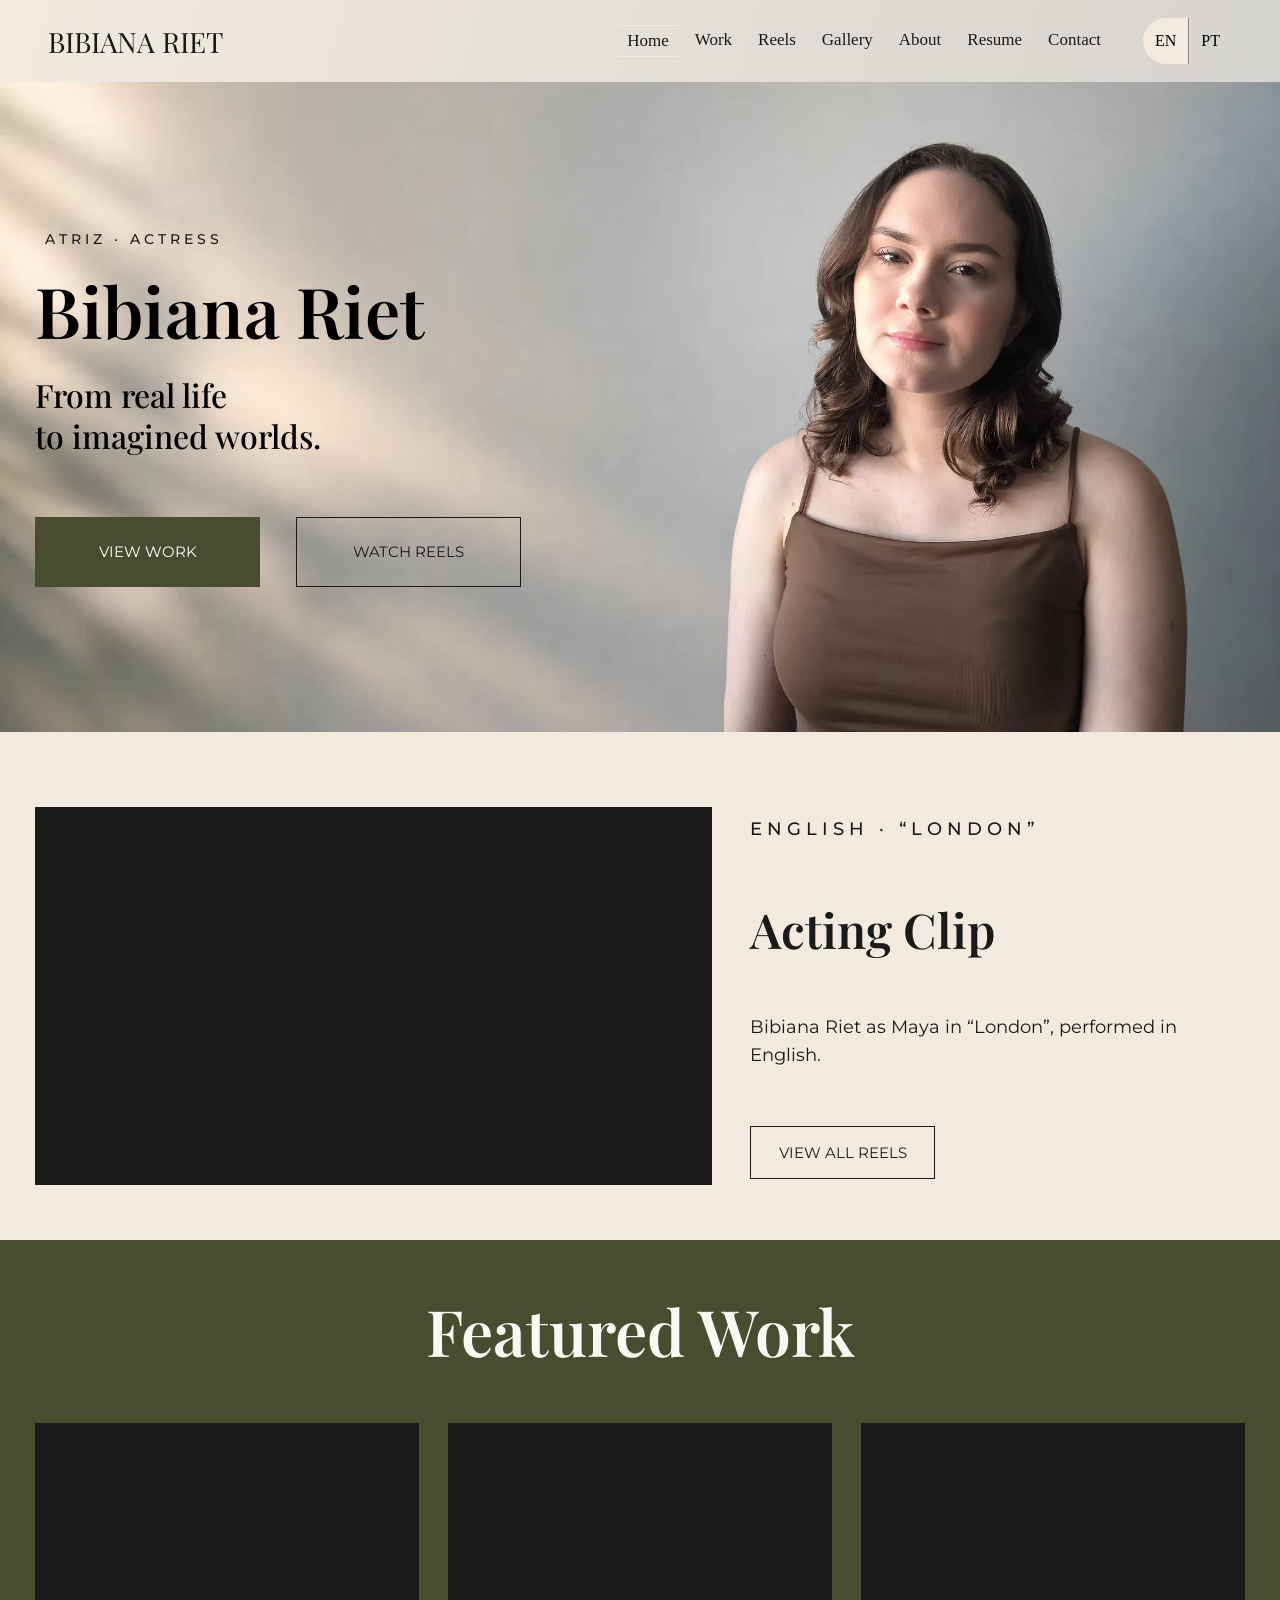
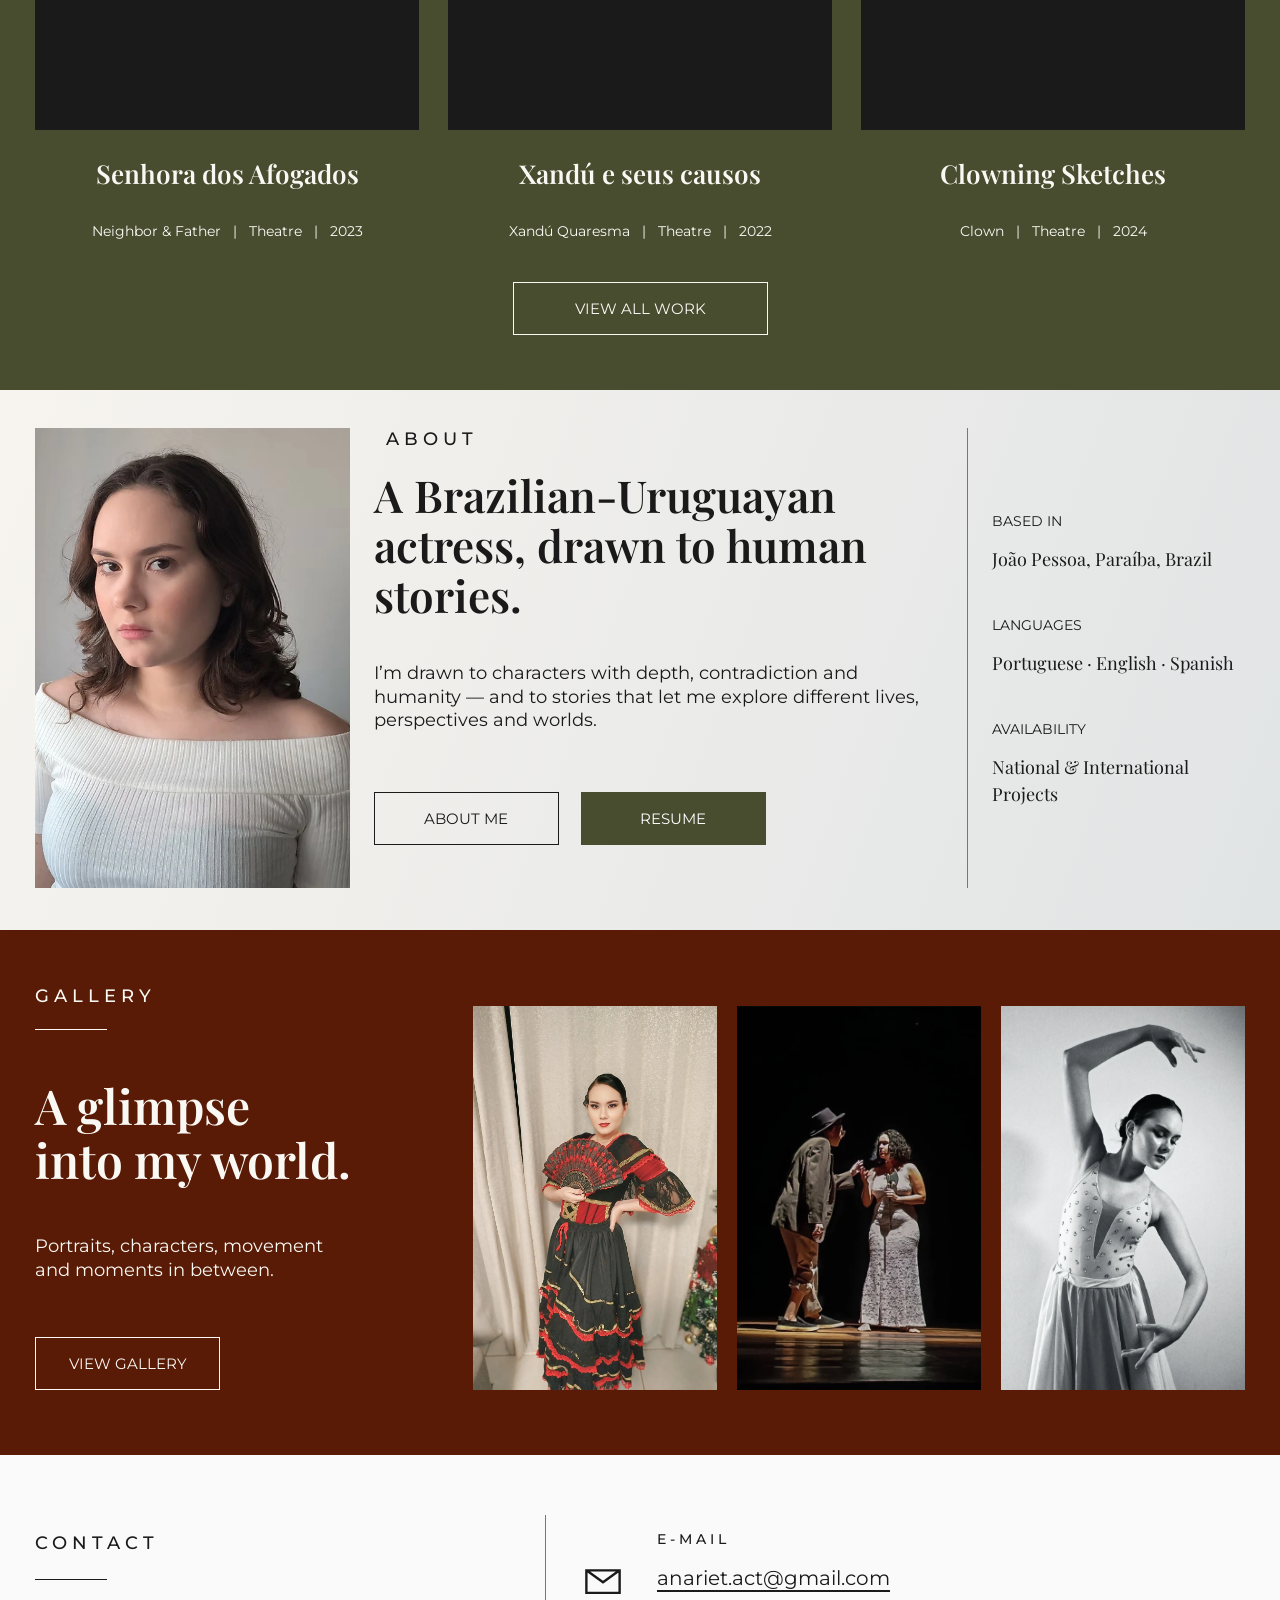
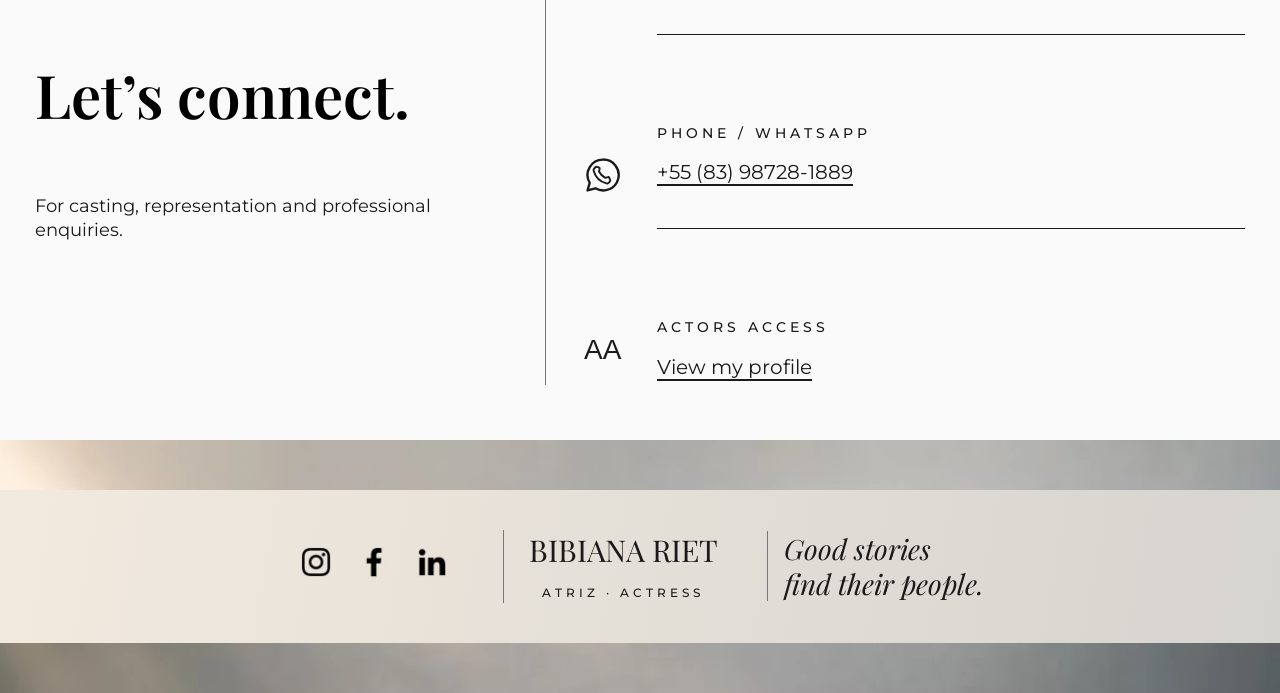
==== index.html @ 15c4c6c2 "Improve mobile loading, native video delivery and keyboard navigation" ====
<!doctype html><html lang="en"><head><meta charset="utf-8"><meta name="viewport" content="width=device-width,initial-scale=1"><title>Bibiana Riet | Brazilian–Uruguayan Actress</title><meta name="description" content="Official portfolio of Bibiana Riet, a Brazilian–Uruguayan actress performing in English, Portuguese and Spanish. Watch acting clips and explore her work."><link rel="preconnect" href="https://fonts.googleapis.com"><link rel="preconnect" href="https://fonts.gstatic.com" crossorigin><link rel="stylesheet" href="https://fonts.googleapis.com/css2?family=Montserrat:wght@400;500;600&amp;family=Playfair+Display:wght@400;500;600&amp;display=swap"><link rel="stylesheet" href="style.css?v=e2fa0d52a4"><script src="site.js?v=82fa931441" defer></script><link rel="stylesheet" href="home.css?v=0f72b04148"><script src="review-translations.js?v=023c834b66" defer></script><script src="home.js?v=1d4bb829df" defer></script><link rel="stylesheet" href="home-fixes.css?v=981d73e4d6"><link rel="stylesheet" href="scene-carousel.css?v=a96c5d69e5"><!-- sharing-preview --><link rel="canonical" href="https://bibianariet.com/"><meta property="og:type" content="website"><meta property="og:site_name" content="Bibiana Riet"><meta property="og:title" content="Bibiana Riet | Brazilian–Uruguayan Actress"><meta property="og:description" content="Official portfolio of Bibiana Riet, a Brazilian–Uruguayan actress performing in English, Portuguese and Spanish. Watch acting clips and explore her work."><meta property="og:url" content="https://bibianariet.com/"><meta property="og:image" content="https://bibianariet.com/bibiana-riet-share.jpg"><meta property="og:image:type" content="image/jpeg"><meta property="og:image:width" content="1200"><meta property="og:image:height" content="630"><meta property="og:image:alt" content="Bibiana Riet, actress — portrait beside her name on an ivory background."><meta property="og:locale" content="en_US"><meta name="twitter:card" content="summary_large_image"><meta name="twitter:title" content="Bibiana Riet | Brazilian–Uruguayan Actress"><meta name="twitter:description" content="Official portfolio of Bibiana Riet, a Brazilian–Uruguayan actress performing in English, Portuguese and Spanish. Watch acting clips and explore her work."><meta name="twitter:image" content="https://bibianariet.com/bibiana-riet-share.jpg"><meta name="twitter:image:alt" content="Bibiana Riet, actress — editorial portrait and name."><!-- /sharing-preview --><meta name="google-site-verification" content="DSsaeWHZdJ0ylrpg8O87FhoUlidGyMiJM_Qfn0poRlQ"><script src="performance.js?v=715e4272bd" defer></script></head><body class="home-page"><a class="skip" href="#main">Skip to content</a><header><a class="name" href="index.html">BIBIANA RIET</a><button id="menu" aria-expanded="false" aria-controls="nav">Menu</button><nav id="nav"><a aria-current="page" href="index.html">Home</a><a  href="work.html">Work</a><a  href="reels.html">Reels</a><a  href="gallery.html">Gallery</a><a  href="about.html">About</a><a  href="resume.html">Resume</a><a href="#contact">Contact</a></nav><div class="languages" aria-label="Site language"><button data-lang="en" aria-pressed="true">EN</button><button data-lang="pt" aria-pressed="false">PT</button></div></header><main id="main" tabindex="-1"><section class="hero"><div><p class="eyebrow">ATRIZ · ACTRESS</p><h1>Bibiana Riet</h1><h2>From real life<br>to imagined worlds.</h2><div class="actions"><a class="button primary" href="work.html">View work</a><a class="button " href="reels.html">Watch reels</a></div></div><img class="hero-photo" src="headshot-b.webp" alt="Bibiana Riet, actress" loading="eager" width="792" height="1108" decoding="async" fetchpriority="high"></section><section class="band reel-band"><div class="wrap"><div class="reel-split"><div class="video"><iframe data-video-src="https://www.youtube.com/embed/Pk-Y2ZGk_WU" title="Bibiana Riet — London — Maya (English)" loading="lazy" referrerpolicy="strict-origin-when-cross-origin" allow="accelerometer; autoplay; clipboard-write; encrypted-media; gyroscope; picture-in-picture; web-share" allowfullscreen></iframe><noscript><iframe src="https://www.youtube.com/embed/Pk-Y2ZGk_WU" title="Bibiana Riet — London — Maya (English)" loading="lazy" referrerpolicy="strict-origin-when-cross-origin" allow="accelerometer; autoplay; clipboard-write; encrypted-media; gyroscope; picture-in-picture; web-share" allowfullscreen></iframe></noscript></div><div><p class="eyebrow">ENGLISH · “London”</p><h2>Acting Clip</h2><p class="clip-description">Bibiana Riet as Maya in “London”, performed in English.</p><a class="button " href="reels.html#english-acting">View all reels</a></div></div></div></section><section class="band featured"><div class="wrap"><h2>Featured Work</h2><div class="grid"><article><div class="video"><iframe data-video-src="https://www.youtube.com/embed/ojP13_ikp0w" title="Senhora dos Afogados" loading="lazy" referrerpolicy="strict-origin-when-cross-origin" allow="accelerometer; autoplay; clipboard-write; encrypted-media; gyroscope; picture-in-picture; web-share" allowfullscreen></iframe><noscript><iframe src="https://www.youtube.com/embed/ojP13_ikp0w" title="Senhora dos Afogados" loading="lazy" referrerpolicy="strict-origin-when-cross-origin" allow="accelerometer; autoplay; clipboard-write; encrypted-media; gyroscope; picture-in-picture; web-share" allowfullscreen></iframe></noscript></div><h3>Senhora dos Afogados</h3><p><span>Neighbor & Father</span> &nbsp; | &nbsp; <span>Theatre</span> &nbsp; | &nbsp; 2023</p></article><article><div class="video"><iframe data-video-src="https://www.youtube.com/embed/khLJO8dBtQU" title="Xandú e seus causos" loading="lazy" referrerpolicy="strict-origin-when-cross-origin" allow="accelerometer; autoplay; clipboard-write; encrypted-media; gyroscope; picture-in-picture; web-share" allowfullscreen></iframe><noscript><iframe src="https://www.youtube.com/embed/khLJO8dBtQU" title="Xandú e seus causos" loading="lazy" referrerpolicy="strict-origin-when-cross-origin" allow="accelerometer; autoplay; clipboard-write; encrypted-media; gyroscope; picture-in-picture; web-share" allowfullscreen></iframe></noscript></div><h3>Xandú e seus causos</h3><p><span>Xandú Quaresma</span> &nbsp; | &nbsp; <span>Theatre</span> &nbsp; | &nbsp; 2022</p></article><article><div class="video"><iframe data-video-src="https://www.youtube.com/embed/bTfe6EsAEoQ" title="Clowning Sketches" loading="lazy" referrerpolicy="strict-origin-when-cross-origin" allow="accelerometer; autoplay; clipboard-write; encrypted-media; gyroscope; picture-in-picture; web-share" allowfullscreen></iframe><noscript><iframe src="https://www.youtube.com/embed/bTfe6EsAEoQ" title="Clowning Sketches" loading="lazy" referrerpolicy="strict-origin-when-cross-origin" allow="accelerometer; autoplay; clipboard-write; encrypted-media; gyroscope; picture-in-picture; web-share" allowfullscreen></iframe></noscript></div><h3>Clowning Sketches</h3><p><span>Clown</span> &nbsp; | &nbsp; <span>Theatre</span> &nbsp; | &nbsp; 2024</p></article></div><a class="button " href="work.html">View all work</a></div></section><section class="band about-band"><div class="wrap"><div class="home-about"><img class="" src="headshot-a.webp" alt="Bibiana Riet headshot" loading="lazy" width="528" height="736" decoding="async"><div><p class="eyebrow">ABOUT</p><h2>A Brazilian-Uruguayan actress, drawn to human stories.</h2><p>I’m drawn to characters with depth, contradiction and humanity — and to stories that let me explore different lives, perspectives and worlds.</p><div class="actions"><a class="button " href="about.html">About me</a><a class="button primary" href="resume.html">Resume</a></div></div><aside><dl><dt>Based in</dt><dd>João Pessoa, Paraíba, Brazil</dd><dt>Languages</dt><dd>Portuguese · English · Spanish</dd><dt>Availability</dt><dd>National & International Projects</dd></dl></aside></div></div></section><section class="band gallery-band"><div class="wrap"><div class="home-gallery"><div><p class="eyebrow">GALLERY</p><h2>A glimpse<br>into my world.</h2><p>Portraits, characters, movement<br>and moments in between.</p><a class="button " href="gallery.html">View gallery</a></div><div class="gallery-images"><img class="" src="2cdffe703b634ac099d4b40637215169.webp" alt="Spanish Dance — O Lago dos Cisnes" loading="lazy" width="1125" height="1500" decoding="async"><img class="" src="d028df20346e41cfaa79c6bdba4f44af.webp" alt="Senhora dos Afogados" loading="lazy" width="1500" height="846" decoding="async"><img class="" src="home-movement.webp" alt="Bibiana Riet — dance portrait" loading="lazy" width="675" height="1200" decoding="async"></div></div></div></section><section class="contact" id="contact"><div class="wrap home-contact"><div><p class="eyebrow">CONTACT</p><h2>Let’s connect.</h2><p>For casting, representation and professional enquiries.</p></div><div class="contact-details"><div class="contact-row"><svg viewBox="0 0 32 32" aria-hidden="true"><path d="M2 7h28v19H2zM2 7l14 10L30 7" fill="none" stroke="currentColor" stroke-width="2"/></svg><div><p class="eyebrow">E-MAIL</p><a href="mailto:anariet.act@gmail.com">anariet.act@gmail.com</a></div></div><div class="contact-row"><svg viewBox="0 0 32 32" aria-hidden="true" fill="none" stroke="currentColor" stroke-width="2" stroke-linecap="round" stroke-linejoin="round"><path d="M16 3a13 13 0 0 0-11.2 19.6L3 29l6.6-1.8A13 13 0 1 0 16 3Z"/><path d="M11.1 9.2c-.5-.2-1.1-.1-1.5.3l-1 1c-.5.5-.7 1.2-.5 1.9 1.5 5.2 5.5 9.2 10.7 10.7.7.2 1.4 0 1.9-.5l1-1c.4-.4.5-1 .3-1.5l-.7-1.7c-.2-.5-.8-.8-1.3-.6l-2.1.6a12.6 12.6 0 0 1-5.3-5.3l.6-2.1c.2-.5-.1-1.1-.6-1.3Z" stroke-width="1.6"/></svg><div><p class="eyebrow">PHONE / WHATSAPP</p><a href="https://wa.me/5583987281889">+55 (83) 98728-1889</a></div></div><div class="contact-row"><span class="aa">AA</span><div><p class="eyebrow">ACTORS ACCESS</p><a href="https://resumes.actorsaccess.com/bibianariet">View my profile</a></div></div></div></div></section></main><footer><div class="footer-social"><a href="https://instagram.com/bibianariet/" aria-label="Instagram"><img class="" src="instagram.webp" alt="Instagram" loading="lazy" width="78" height="78" decoding="async"></a><a href="https://facebook.com/profile.php?id=61594413833710" aria-label="Facebook"><img class="" src="facebook.webp" alt="Facebook" loading="lazy" width="78" height="78" decoding="async"></a><a href="https://linkedin.com/in/bibianariet" aria-label="LinkedIn"><img class="" src="linkedin.webp" alt="LinkedIn" loading="lazy" width="78" height="78" decoding="async"></a></div><div class="footer-name"><span class="name">BIBIANA RIET</span><p class="eyebrow">ATRIZ · ACTRESS</p></div><p class="footer-quote">Good stories<br>find their people.</p></footer></body></html>
---- style.css ----
:root{--ivory:#f2eadf;--ink:#1a1a1a;--green:#494d30}*{box-sizing:border-box}html{scroll-behavior:smooth}body{margin:0;background:var(--ivory);color:var(--ink);font:15px/1.8 Montserrat,Arial,sans-serif}a{color:inherit;text-underline-offset:5px}button{font:inherit;cursor:pointer}header{padding:25px 6%;display:flex;align-items:center;justify-content:space-between;gap:30px;border-bottom:1px solid #1a1a1a25}nav{display:flex;gap:24px;font-size:12px}nav a{text-decoration:none}nav a:hover,nav a[aria-current]{text-decoration:underline}.name{font:25px 'Playfair Display',Georgia,serif;text-decoration:none}h1,h2,h3{font-family:'Playfair Display',Georgia,serif;font-weight:400;line-height:1.2}h1{font-size:clamp(55px,6.4vw,100px);margin:20px 0 28px}h2{font-size:clamp(32px,3.3vw,50px);margin:0 0 30px}h3{font-size:26px;margin:20px 0 12px}.eyebrow{font-size:11px;font-weight:500;letter-spacing:2.5px;text-transform:uppercase;margin-bottom:20px}.hero{background:linear-gradient(90deg,#f2eadf88,#f2eadf22),url('atmosphere.webp') center/cover;display:grid;grid-template-columns:1.15fr 1fr;align-items:center;gap:5%;padding:65px 8%;min-height:720px}.hero h2{font-size:38px}.hero-photo{width:100%;height:590px;object-fit:contain}.location{font-size:11px;margin-top:35px}.wrap{max-width:1200px;margin:auto;padding:80px 35px}.wrap p{max-width:780px}.actions{display:flex;flex-wrap:wrap;gap:16px}.button{display:inline-block;padding:13px 26px;border:1px solid var(--green);text-decoration:none;font-size:11px;text-transform:uppercase;letter-spacing:1px;margin:15px 12px 0 0}.primary,.button:hover{background:var(--green);color:var(--ivory)}.grid{display:grid;grid-template-columns:repeat(3,1fr);gap:35px}.grid.two{grid-template-columns:repeat(2,1fr)}article img{width:100%;aspect-ratio:1.45;object-fit:cover}article p{font-size:12px}article .eyebrow{margin:18px 0 8px}article a{font-size:12px}.credit-mark{min-height:210px;display:flex;align-items:center;justify-content:center;border:1px solid #494d3040;font:italic 28px 'Playfair Display',serif;color:var(--green)}.video{aspect-ratio:16/9;background:#1a1a1a;margin:20px 0}.video iframe{width:100%;height:100%;border:0}.split{display:grid;grid-template-columns:0.8fr 1.2fr;gap:70px;align-items:start}.split>img{width:100%;max-height:650px;object-fit:cover}dl{margin:30px 0}dt{font-size:10px;letter-spacing:1.5px;text-transform:uppercase;margin-top:20px}dd{margin:0}.gallery{columns:3;column-gap:24px;margin-top:45px}.photo{background:none;border:0;padding:0;display:block;width:100%;margin-bottom:24px}.photo img{width:100%;display:block}.contact{background:var(--green);color:var(--ivory)}.contact-links{display:flex;flex-wrap:wrap;gap:24px;margin-top:30px}.contact-links a{font-size:13px}footer{padding:60px 8%;display:flex;justify-content:space-between;gap:30px}.social{display:flex;flex-direction:column;font-size:12px}.table-scroll{overflow:auto}table{width:100%;border-collapse:collapse;text-align:left}th{font-size:11px;text-transform:uppercase;letter-spacing:1px}td,th{padding:18px 12px;border-bottom:1px solid #494d3033}td{font-size:13px}.project-photo{width:100%;max-height:650px;object-fit:contain}dialog{border:0;background:var(--ivory);max-width:95vw;padding:20px}dialog::backdrop{background:#000b}dialog img{display:block;max-height:80vh;max-width:85vw}.close{display:block;margin-left:auto;background:none;border:0;padding:5px 0 15px}#menu{display:none}.skip{position:absolute;top:-70px;background:white;padding:10px;z-index:10}.skip:focus{top:0}:focus-visible{outline:3px solid #6c3d22;outline-offset:4px}@media(max-width:850px){header{flex-wrap:wrap;padding:20px 6%}#menu{display:block;background:none;border:1px solid var(--green);padding:6px 12px}nav{display:none;width:100%;flex-wrap:wrap;gap:18px}nav.open{display:flex}.hero{grid-template-columns:1fr;padding:45px 7%;min-height:0}.hero-photo{height:420px}.hero h2{font-size:30px}.wrap{padding:55px 7%}.grid{grid-template-columns:repeat(2,1fr)}.split{grid-template-columns:1fr;gap:30px}.split>img{max-width:400px}.gallery{columns:2}footer{flex-direction:column}.contact-links{flex-direction:column;gap:15px}}@media(max-width:500px){.grid,.grid.two{grid-template-columns:1fr}.gallery{columns:1}.hero-photo{height:370px}h1{font-size:58px}}@media(prefers-reduced-motion:reduce){html{scroll-behavior:auto}}
/* Full-width section divisions from the original portfolio. */
.band{border-top:1px solid #494d301c}
.featured{background:#f7f3ec}
.featured h2{text-align:center}
.featured>.wrap>.button{display:table;margin:35px auto 0}
.reel-band{background:linear-gradient(90deg,#f2eadfdd,#f2eadf99),url('atmosphere.webp') center/cover}
.reel-split{display:grid;grid-template-columns:1.35fr 1fr;align-items:center;gap:65px}
.about-band{background:#f7f3ec}
.about-band .split{grid-template-columns:0.85fr 1.15fr}
.about-band .split>img{max-height:700px}
.about-band dl{display:grid;grid-template-columns:1fr 1fr;gap:8px 22px}
.about-band dt{margin:8px 0 0}
.about-band dd{grid-column:2}
.gallery-band{background:#e7dfd3}
.gallery-teaser{display:grid;grid-template-columns:1fr 1.2fr 1fr;gap:35px;align-items:center}
.gallery-teaser img{width:100%;height:360px;object-fit:cover}
.gallery-teaser>div{text-align:center}
.contact{background:#f7f3ec;color:var(--ink);border-top:1px solid #494d3033}
.contact .wrap{display:grid;grid-template-columns:1fr 1fr;gap:0 70px}
.contact .eyebrow,.contact h2,.contact .wrap>p{grid-column:1}
.contact-links{grid-column:2;grid-row:1/5;flex-direction:column;justify-content:center}
.contact-links a{padding:12px 0;border-bottom:1px solid #494d3033}
footer{background:var(--green);color:var(--ivory)}
.project-hero{background:#e7dfd3}
.project-hero h1{font-size:clamp(40px,4.4vw,65px)}
.project-hero .split{grid-template-columns:1fr 1fr;align-items:center;margin-top:25px}
.project-hero .split>img{height:440px;object-fit:cover}
.project-about{background:#f7f3ec}
.project-performance{background:#e7dfd3}
.project-gallery{background:#f7f3ec}
@media(min-width:851px){.hero{min-height:650px;padding-top:35px;padding-bottom:35px}.hero-photo{height:580px}.hero h1{font-size:clamp(60px,6.3vw,100px)}}
@media(max-width:850px){.reel-split{grid-template-columns:1fr;gap:24px}.about-band .split{grid-template-columns:1fr}.gallery-teaser{grid-template-columns:1fr 1fr}.gallery-teaser>div{grid-column:1/-1;grid-row:2}.contact .wrap{display:block}.project-hero .split{grid-template-columns:1fr}.project-hero .split>img{height:auto}}
/* Phone compositions preserve the brand while giving photographs priority. */
@media(max-width:600px){
 body{font-size:14px;line-height:1.7}
 header{position:sticky;top:0;z-index:5;background:var(--ivory);padding:14px 20px;gap:12px}
 .name{font-size:22px}
 #menu{min-height:44px;min-width:66px;font-size:12px}
 nav.open{display:grid;grid-template-columns:1fr 1fr;gap:0;padding:8px 0 0;border-top:1px solid #494d3033}
 nav a{padding:12px 4px;min-height:44px;font-size:13px}
 .hero{display:flex;flex-direction:column;gap:0;padding:0 0 30px;background-position:center top}
 .hero-photo{order:-1;width:100%;height:clamp(230px,66vw,350px);object-fit:contain;object-position:center bottom;display:block}
 .hero>div{width:100%;padding:24px 24px 0}
 .hero .eyebrow{margin:0 0 10px;font-size:10px;letter-spacing:2px}
 h1{font-size:clamp(40px,11.5vw,62px);margin:0 0 15px;line-height:1.1}
 .hero h2{font-size:clamp(23px,6.7vw,32px);margin:0 0 20px;line-height:1.25}
 .actions{display:grid;grid-template-columns:1fr 1fr;gap:10px}
 .actions .button{margin:0;padding:13px 8px;text-align:center;min-height:46px;font-size:10px;letter-spacing:.6px}
 .location{margin:16px 0 0;font-size:10px;line-height:1.5}
 .wrap{padding:42px 24px}
 .wrap>.eyebrow:empty{display:none}
 h2{font-size:30px;margin-bottom:22px}
 h3{font-size:24px}
 .grid,.grid.two{grid-template-columns:1fr;gap:32px}
 article img{aspect-ratio:1.4;object-fit:cover}
 article>a{display:inline-flex;align-items:center;min-height:44px;font-size:13px}
 .split{gap:24px}
 .split>img{max-height:420px;object-position:center 25%}
 .gallery{columns:2;column-gap:12px;margin-top:28px}
 .photo{margin-bottom:12px;break-inside:avoid}
 .contact-links{gap:0}
 .contact-links a{padding:14px 0;min-height:48px;border-bottom:1px solid #494d3033;overflow-wrap:anywhere;font-size:12px}
 .gallery-teaser{gap:14px}.gallery-teaser img{height:235px}.gallery-teaser>div{padding:12px 0;text-align:left}
 .about-band dl{display:block}.about-band dd{margin-bottom:16px}
 .project-hero h1{font-size:40px}.project-hero .button{margin-top:0}.project-navigation .actions{display:flex}
 footer{padding:36px 24px;gap:18px}
 .social{flex-direction:row;flex-wrap:wrap;gap:8px 20px}
 .social a{padding:12px 0;min-height:44px}
 table,tbody,tr,td{display:block;width:100%}
 thead{display:none}
 tr{padding:18px 0;border-bottom:1px solid #494d3033}
 td{padding:3px 0;border:0}
 td:first-child{font-family:'Playfair Display',Georgia,serif;font-size:23px;margin-bottom:8px}
 td:nth-child(2)::before{content:'Role · ';font-size:11px;color:var(--green)}
 td:nth-child(3)::before{content:'Year · ';font-size:11px;color:var(--green)}
 dialog{padding:12px;max-width:100vw;width:100%;max-height:95dvh}
 dialog img{max-width:100%;max-height:82dvh;margin:auto;object-fit:contain}
 .close{min-height:44px;min-width:70px}
}

/* Keyboard visibility */
:focus-visible{outline:3px solid #faf8f3;outline-offset:3px;box-shadow:0 0 0 6px #494d30}
@media(prefers-reduced-motion:reduce){*,*::before,*::after{scroll-behavior:auto!important}}
---- home.css ----
.home-page{background:#eeeded;color:#1a1a1a}
.home-page header{height:82px;padding:0 48px;background:linear-gradient(105deg,#f2eadf,#d6d4cf);border:0;justify-content:flex-start;gap:clamp(45px,15vw,285px)}
.home-page header .name{font-size:28px;white-space:nowrap}.home-page nav{gap:28px;font:20px Georgia,serif}.home-page nav a{padding:5px 15px}.home-page nav a[aria-current]{text-decoration:none;border-block:1px solid #fff6}
.home-page .hero{min-height:650px;height:650px;padding:0 max(35px,calc((100% - 1230px)/2));grid-template-columns:560px 1fr;gap:150px;background:url('atmosphere.webp') center/cover;overflow:hidden}
.home-page .hero h1{font-size:84px;font-weight:600;margin:12px 0 22px;white-space:nowrap;color:#000}.home-page .hero h2{font-size:32px;font-weight:500;line-height:1.3;color:#000}.home-page .hero .eyebrow{font-size:14px;letter-spacing:4px;margin:0 0 15px 10px}.home-page .hero .actions{margin-top:60px;gap:36px;flex-wrap:nowrap}.home-page .hero .button{width:260px;height:70px;display:grid;place-items:center;padding:0;margin:0;font-size:15px;letter-spacing:0}.home-page .hero-photo{height:650px;width:500px;object-fit:contain;object-position:center bottom;align-self:end}
.home-page .band{border:0}.home-page .wrap{max-width:1290px;padding:55px 35px}.home-page h2{font-weight:600;font-size:60px;line-height:1.14}.home-page .button{font-size:15px;letter-spacing:0;min-width:185px;padding:12px 26px;margin-top:0;border-color:currentColor}.home-page .primary{border-color:var(--green);color:white}
.home-page .featured,.home-page .about-band{background:linear-gradient(110deg,#f7f4ef,#e1e4e5)}.home-page .featured h2{font-size:64px;margin-bottom:55px}.home-page .featured .grid{gap:29px}.home-page .featured .video{aspect-ratio:1.285;margin:0}.home-page .featured article{text-align:center}.home-page .featured article h3{font-size:26px;font-weight:600;margin:28px 0}.home-page .featured article p{font-size:18px;white-space:nowrap;margin:30px 0}.home-page .featured .button{min-width:255px;margin:8px auto 0}
.home-page .reel-band{background:#494d30;color:#faf8f3}.home-page .reel-band .wrap{padding-block:75px 55px}.home-page .reel-split{grid-template-columns:685fr 500fr;gap:38px}.home-page .reel-split .video{margin:0;aspect-ratio:1.83}.home-page .reel-split .eyebrow{font-size:18px;letter-spacing:5px;margin:0 0 62px}.home-page .reel-split h2{font-size:60px;margin-bottom:65px}.home-page .reel-split .button{color:#faf8f3;border-color:#faf8f3;margin:0}
.home-page .about-band .wrap{max-width:1410px;padding-block:38px 42px}.home-about{display:grid;grid-template-columns:330px minmax(0,1fr) 340px;gap:20px}.home-about>img{width:330px;height:460px;object-fit:cover}.home-about .eyebrow{font-size:18px;letter-spacing:5px;margin:0 0 18px 12px}.home-about h2{font-size:56px;margin:0 0 42px}.home-about p{font-size:18px;line-height:1.3}.home-about .actions{margin-top:60px;gap:22px}.home-about .actions .button{margin:0}.home-about aside{border-left:1px solid #777;padding-left:24px;display:flex;align-items:center}.home-about dl{display:block;margin:0}.home-about dt{font-size:14px;letter-spacing:0;margin:0 0 12px}.home-about dd{font:18px/1.5 'Playfair Display',Georgia,serif;margin:0 0 40px}.home-about dd:last-child{margin-bottom:0}
.home-page .gallery-band{background:#591b06;color:#faf8f3}.home-page .gallery-band .wrap{padding-block:55px 65px}.home-gallery{display:grid;grid-template-columns:410px 1fr;gap:38px;align-items:end}.home-gallery .eyebrow{font-size:18px;letter-spacing:5px;margin:0 0 48px}.home-gallery .eyebrow:after,.home-contact>div>.eyebrow:after{content:'';display:block;width:72px;height:1px;background:currentColor;margin-top:20px}.home-gallery h2{font-size:60px;margin:0 0 48px;white-space:nowrap}.home-gallery p{font-size:18px;line-height:1.3;margin-bottom:55px}.home-gallery .button{margin:0}.gallery-images{display:grid;grid-template-columns:repeat(3,1fr);gap:20px}.gallery-images img{width:100%;height:384px;object-fit:cover}
.home-page .contact{background:#fafafa;border:0}.home-page .contact .wrap{display:grid;grid-template-columns:510px 1fr;padding-block:60px 55px;gap:0}.home-contact>div>.eyebrow{font-size:18px;letter-spacing:5px;margin:12px 0 80px}.home-contact h2{font-size:60px;margin:0 0 65px;color:#000}.home-contact>div>p:last-child{font-size:18px;max-width:470px;line-height:1.35}.contact-details{border-left:1px solid #777;padding-left:38px}.contact-row{display:grid;grid-template-columns:45px 1fr;gap:28px;align-items:center;padding:12px 0 38px;margin-bottom:36px}.contact-row:not(:last-child)>div{border-bottom:1px solid;padding-bottom:38px}.contact-row:last-child{margin-bottom:0;padding-bottom:0}.contact-row svg{width:38px;height:38px}.contact-row .aa{font:28px Arial,sans-serif}.contact-row .eyebrow{font-size:14px;letter-spacing:4px;margin:0 0 8px}.contact-row a{font-size:20px}
.home-page footer{background:linear-gradient(100deg,#f2eadf,#d6d4cf);color:#1a1a1a;display:flex;justify-content:center;align-items:center;padding:40px 30px;gap:24px;border-block:50px solid transparent;border-image:url('atmosphere.webp') 50 stretch}.footer-social{display:flex;gap:20px;padding-right:28px}.footer-social img{width:38px;height:38px}.footer-name{border-left:1px solid #777;padding:0 25px;text-align:center}.footer-name .name{font-size:30px}.footer-name .eyebrow{font-size:12px;letter-spacing:4px;margin:12px 0 0}.footer-quote{border-left:1px solid #777;padding-left:16px;font:italic 28px/1.25 'Playfair Display',Georgia,serif;margin:0}
@media(min-width:851px) and (max-width:1500px){.home-page header{gap:45px}.home-page nav{gap:8px;font-size:17px}.home-page .hero{grid-template-columns:1fr 1fr;gap:55px}.home-page .hero h1{font-size:70px}.home-page .hero-photo{width:100%}.home-page .hero .button{width:225px}.home-about{grid-template-columns:26% 47% 23%;gap:2%}.home-about>img{width:100%}.home-about h2{font-size:44px}.home-gallery{grid-template-columns:34% 1fr;gap:28px}.home-gallery h2{font-size:48px}.home-page .featured article p{font-size:14px}.home-page .reel-split h2{font-size:48px}}
@media(max-width:850px){.home-page header{height:auto;min-height:70px;gap:12px;justify-content:space-between;padding:14px 20px}.home-page header .name{font-size:22px}.home-page nav{font:13px Montserrat,Arial,sans-serif}.home-page nav a{padding:12px 4px}.home-page .hero{height:auto;min-height:0;padding:0 0 30px;display:flex;gap:0}.home-page .hero-photo{height:clamp(230px,66vw,350px);width:100%;order:-1;object-fit:contain}.home-page .hero h1{font-size:clamp(40px,11.5vw,62px);margin:0 0 15px}.home-page .hero h2{font-size:clamp(23px,6.7vw,32px);margin-bottom:20px}.home-page .hero .eyebrow{font-size:10px;letter-spacing:2px;margin:0 0 10px}.home-page .hero .actions{margin:0;gap:10px;display:grid;grid-template-columns:1fr 1fr}.home-page .hero .button{width:auto;height:46px;font-size:10px}.home-page .wrap{padding:42px 24px}.home-page h2,.home-page .featured h2{font-size:32px}.home-page .featured h2{margin-bottom:28px}.home-page .featured .grid{grid-template-columns:1fr;gap:30px}.home-page .featured .video{aspect-ratio:16/9}.home-page .featured article h3{margin:15px 0;font-size:24px}.home-page .featured article p{font-size:12px;margin:12px 0;white-space:normal}.home-page .button{font-size:11px;min-width:0}.home-page .reel-band .wrap{padding:42px 24px}.home-page .reel-split{grid-template-columns:1fr;gap:24px}.home-page .reel-split .eyebrow{margin:0 0 18px;font-size:11px;letter-spacing:2.5px}.home-page .reel-split h2{font-size:32px;margin-bottom:28px}.home-page .about-band .wrap{padding:42px 24px}.home-about{grid-template-columns:1fr;gap:24px}.home-about>img{width:100%;height:auto;max-height:420px;object-fit:contain}.home-about h2{font-size:32px;margin-bottom:24px}.home-about .eyebrow{font-size:11px;margin-left:0;letter-spacing:2.5px}.home-about p{font-size:14px;line-height:1.7}.home-about .actions{margin-top:24px;gap:12px}.home-about aside{border-left:0;border-top:1px solid #7775;padding:24px 0 0}.home-about dd{font-size:16px;margin-bottom:24px}.home-about dt{font-size:11px}.home-page .gallery-band .wrap{padding:42px 24px}.home-gallery{grid-template-columns:1fr;gap:30px}.home-gallery .eyebrow{font-size:11px;margin-bottom:28px;letter-spacing:2.5px}.home-gallery h2{font-size:32px;margin-bottom:24px;white-space:normal}.home-gallery p{font-size:14px;margin-bottom:28px}.gallery-images{gap:10px}.gallery-images img{height:clamp(150px,46vw,260px)}.home-page .contact .wrap{grid-template-columns:1fr;padding:42px 24px}.home-contact>div>.eyebrow{font-size:11px;letter-spacing:2.5px;margin:0 0 36px}.home-contact h2{font-size:32px;margin-bottom:24px}.home-contact>div>p:last-child{font-size:14px}.contact-details{border-left:0;border-top:1px solid #7775;padding:24px 0 0;margin-top:24px}.contact-row{gap:16px;padding:12px 0;margin-bottom:12px;grid-template-columns:30px 1fr}.contact-row svg{width:28px;height:28px}.contact-row .eyebrow{font-size:10px;letter-spacing:2px}.contact-row a{font-size:14px;overflow-wrap:anywhere}.contact-row:not(:last-child)>div{padding-bottom:18px}.home-page footer{flex-direction:column;border:0;padding:32px 24px;gap:24px}.footer-social{padding:0}.footer-name{border:0;padding:0}.footer-name .name{font-size:26px}.footer-quote{border:0;padding:0;font-size:24px;text-align:center}}
.languages{display:flex;align-items:center;margin-left:-30px;font:16px Georgia,serif}.languages button{background:none;border:0;padding:14px 24px;font:inherit;min-height:46px}.languages button:first-child{border-right:1px solid #888}.languages button[aria-pressed=true]{background:#f2eadf;border-radius:25px 0 0 25px}
@media(min-width:851px){.home-page header{gap:clamp(30px,13vw,250px)}.home-page nav{flex-shrink:0}.languages{margin-left:-230px}}@media(min-width:851px) and (max-width:1500px){.home-page header{gap:30px}.languages{margin-left:0}.languages button{padding:12px}}
@media(max-width:850px){.languages{margin-left:0;order:3}.languages button{padding:8px 12px;font-size:12px}.home-page header{flex-wrap:wrap}.home-page nav{order:4}.home-page #menu{margin-left:auto}}
/* Keep language controls distinct from navigation and centre button labels. */
.home-page header{gap:0;justify-content:space-between}
.home-page nav{margin-left:auto}
.home-page .languages{margin-left:48px;flex-shrink:0}
.home-page .button{display:inline-flex;align-items:center;justify-content:center;text-align:center}
.home-page .featured>.wrap>.button{display:flex;width:255px}
@media(min-width:851px) and (max-width:1500px){.home-page .languages{margin-left:32px}.home-page nav{gap:6px}.home-page nav a{padding-inline:10px}}
@media(max-width:850px){.home-page header{gap:12px}.home-page nav{margin-left:0}.home-page .languages{margin-left:12px}.home-page .hero .button{display:flex}}
---- home-fixes.css ----
.home-page header{gap:0;justify-content:space-between}
.home-page nav{margin-left:auto}
.home-page .languages{margin-left:48px;flex-shrink:0}
.button{display:inline-flex;align-items:center;justify-content:center;text-align:center}
.home-page .button{display:inline-flex;align-items:center;justify-content:center;text-align:center}
.home-page .featured>.wrap>.button{display:flex;width:255px}
@media(min-width:851px) and (max-width:1500px){.home-page .languages{margin-left:32px}.home-page nav{gap:6px}.home-page nav a{padding-inline:10px}}
@media(max-width:850px){.home-page header{gap:12px}.home-page nav{margin-left:0}.home-page .languages{margin-left:12px}.home-page .hero .button{display:flex}}
.home-page .languages button[data-lang="en"][aria-pressed="true"]{border-radius:25px 0 0 25px}
.home-page .languages button[data-lang="pt"][aria-pressed="true"]{border-radius:0 25px 25px 0}
.home-gallery>div:first-child{min-width:0}.home-gallery h2{white-space:normal;overflow-wrap:normal;max-width:100%}
/* Review: bilingual content must fit within its columns. */
.home-gallery{grid-template-columns:minmax(0,410px) minmax(0,1fr)}
.home-page .hero h1{white-space:normal}
.home-page .home-about h2{overflow-wrap:normal}
@media(max-width:1100px) and (min-width:851px){.home-about{grid-template-columns:250px minmax(0,1fr)}.home-about>img{width:250px}.home-about aside{grid-column:1/-1;border-left:0;border-top:1px solid #7775;padding:24px 0 0}.home-about dl{display:grid;grid-template-columns:120px 1fr;gap:10px}.home-about dd{margin:0}.home-about h2{font-size:42px}}
@media(max-width:850px){.home-gallery{grid-template-columns:minmax(0,1fr)}.home-page .hero .actions .button{padding:10px 8px}.home-page .home-contact>div>p:last-child{max-width:100%}}
@media(max-width:380px){.home-page header .name{font-size:19px}.home-page header{gap:8px;padding-inline:16px}.home-page .languages{margin-left:4px}.home-page .languages button{padding-inline:10px}}
.home-page .reel-band h2{white-space:normal}
/* Alternate the Home sections after bringing the acting clip forward. */
.home-page .reel-band{background:#f2eadf;color:#1a1a1a}
.home-page .reel-band .button{color:#1a1a1a;border-color:#1a1a1a}
.home-page .reel-band .button:hover{background:#494d30;color:#faf8f3;border-color:#494d30}
.home-page .featured{background:#494d30;color:#faf8f3}
.home-page .featured .button{color:#faf8f3;border-color:#faf8f3}
.home-page .featured .button:hover{background:#f2eadf;color:#494d30;border-color:#f2eadf}
---- scene-carousel.css ----
.home-page .reel-band h2{margin-bottom:26px}
.home-page .reel-band .clip-description{font-size:18px;line-height:1.55;margin:0 0 30px;max-width:480px}
@media(max-width:850px){.home-page .reel-band .clip-description{font-size:16px;margin-bottom:24px}}
.home-page .reel-band .reel-split{align-items:stretch}
.home-page .reel-band .reel-split>div:last-child{display:flex;flex-direction:column;justify-content:space-between;align-items:flex-start;gap:24px;padding:6px 0}
.home-page .reel-band .reel-split>div:last-child>.eyebrow,
.home-page .reel-band .reel-split>div:last-child>h2,
.home-page .reel-band .reel-split>div:last-child>.clip-description,
.home-page .reel-band .reel-split>div:last-child>.button{margin:0}
.home-page .reel-band .reel-split>.video{align-self:center}
@media(max-width:850px){.home-page .reel-band .reel-split>div:last-child{justify-content:flex-start;gap:22px;padding:0}}
.scene-carousel.is-ready{display:grid;grid-template-columns:56px minmax(0,760px) 56px;justify-content:center;align-items:center;gap:22px}
.scene-carousel.is-ready .scene-grid{display:block;width:100%;max-width:none;margin:0;grid-column:2;grid-row:1}
.scene-carousel.is-ready article[hidden]{display:none!important}
.scene-carousel .scene-nav{width:52px;height:52px;padding:0;border:1px solid #494d3040;border-radius:50%;background:#1a1a1a90;color:#faf8f3;align-items:center;justify-content:center;display:flex}
.scene-carousel .scene-nav[hidden]{display:none}
.scene-nav svg{width:24px;height:24px;fill:none;stroke:currentColor;stroke-width:1.5}
.scene-prev svg{transform:rotate(180deg)}
.scene-nav:hover{background:#494d30}.scene-prev{grid-column:1;grid-row:1}.scene-next{grid-column:3;grid-row:1}
.scene-carousel .scene-position{grid-column:2;grid-row:2;text-align:center;font:12px Montserrat,Arial,sans-serif;letter-spacing:2px;margin:12px 0 0}
@media(max-width:850px){.scene-carousel.is-ready{grid-template-columns:1fr 1fr;gap:18px}.scene-carousel.is-ready .scene-grid{grid-column:1/-1;grid-row:1}.scene-prev{grid-column:1;grid-row:2;justify-self:end}.scene-next{grid-column:2;grid-row:2;justify-self:start}.scene-carousel .scene-position{grid-column:1/-1;grid-row:3;margin:0}.scene-carousel .scene-nav{width:46px;height:46px}}
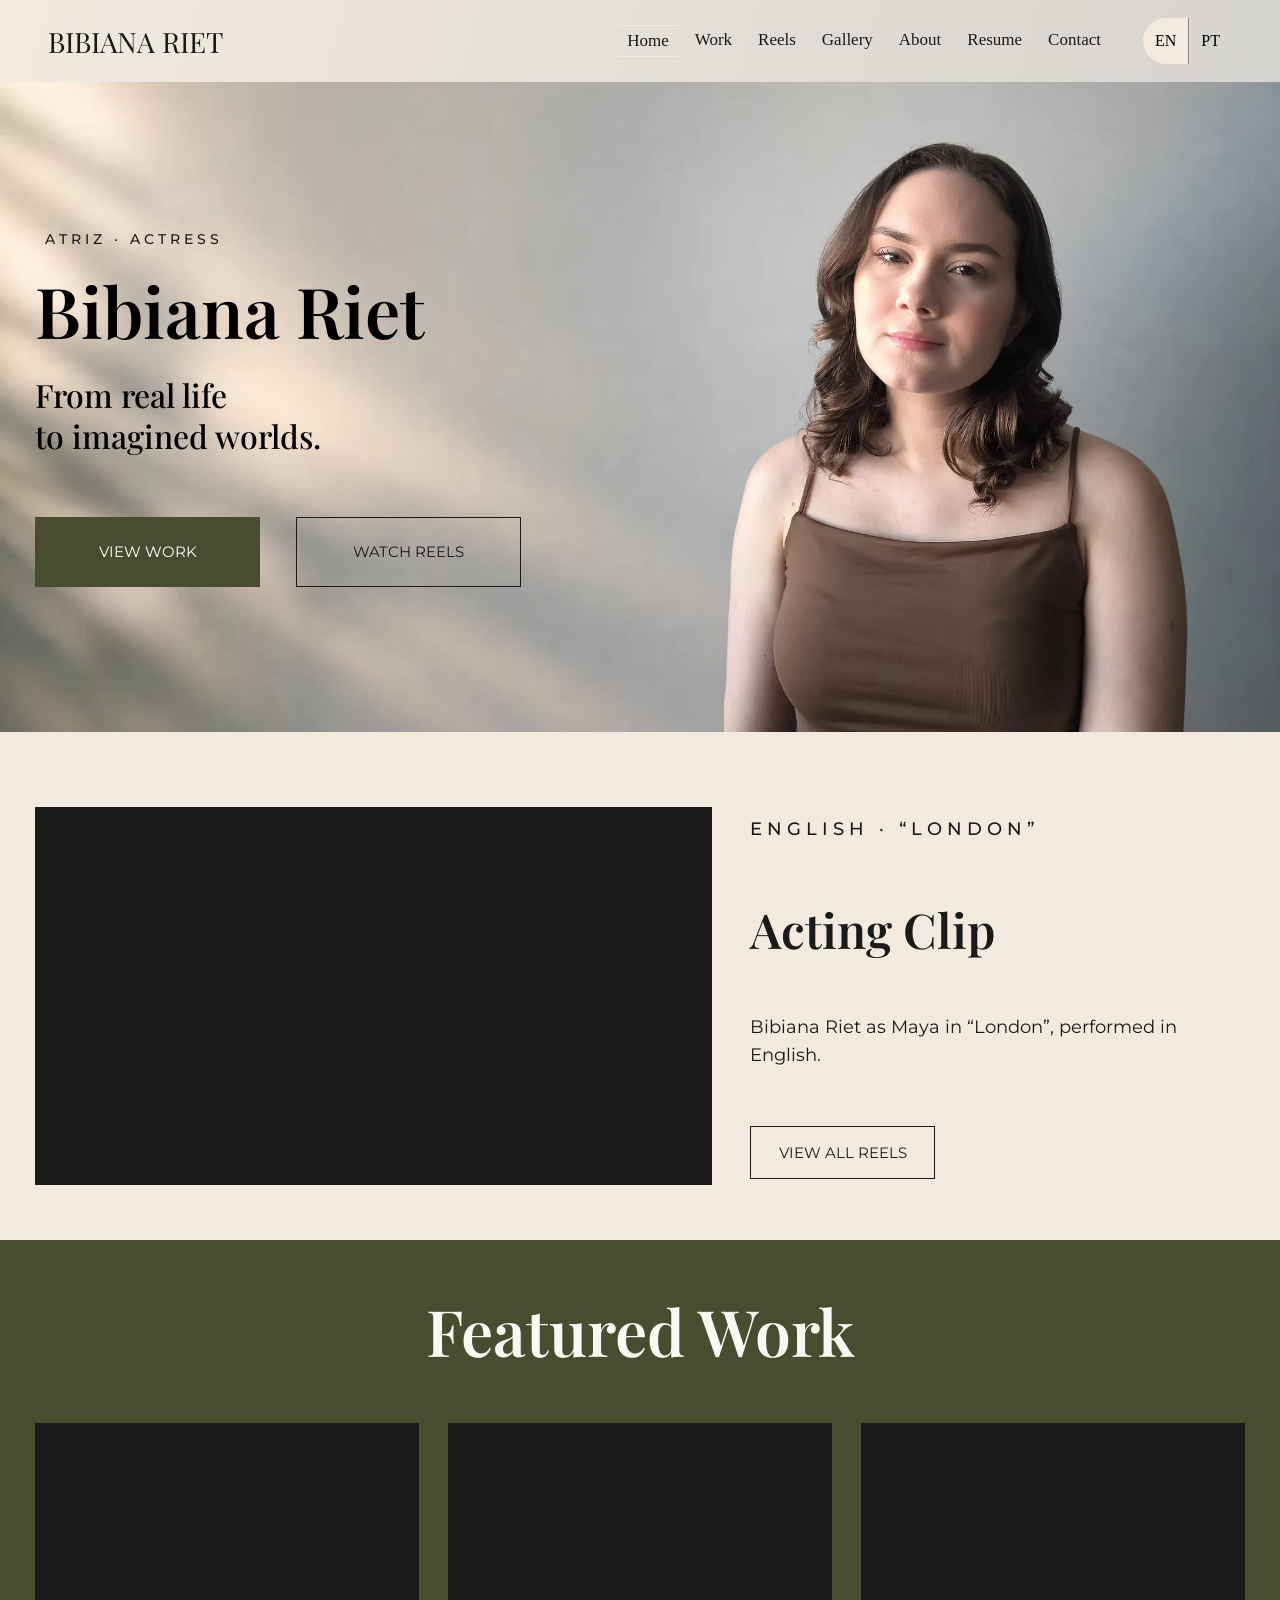
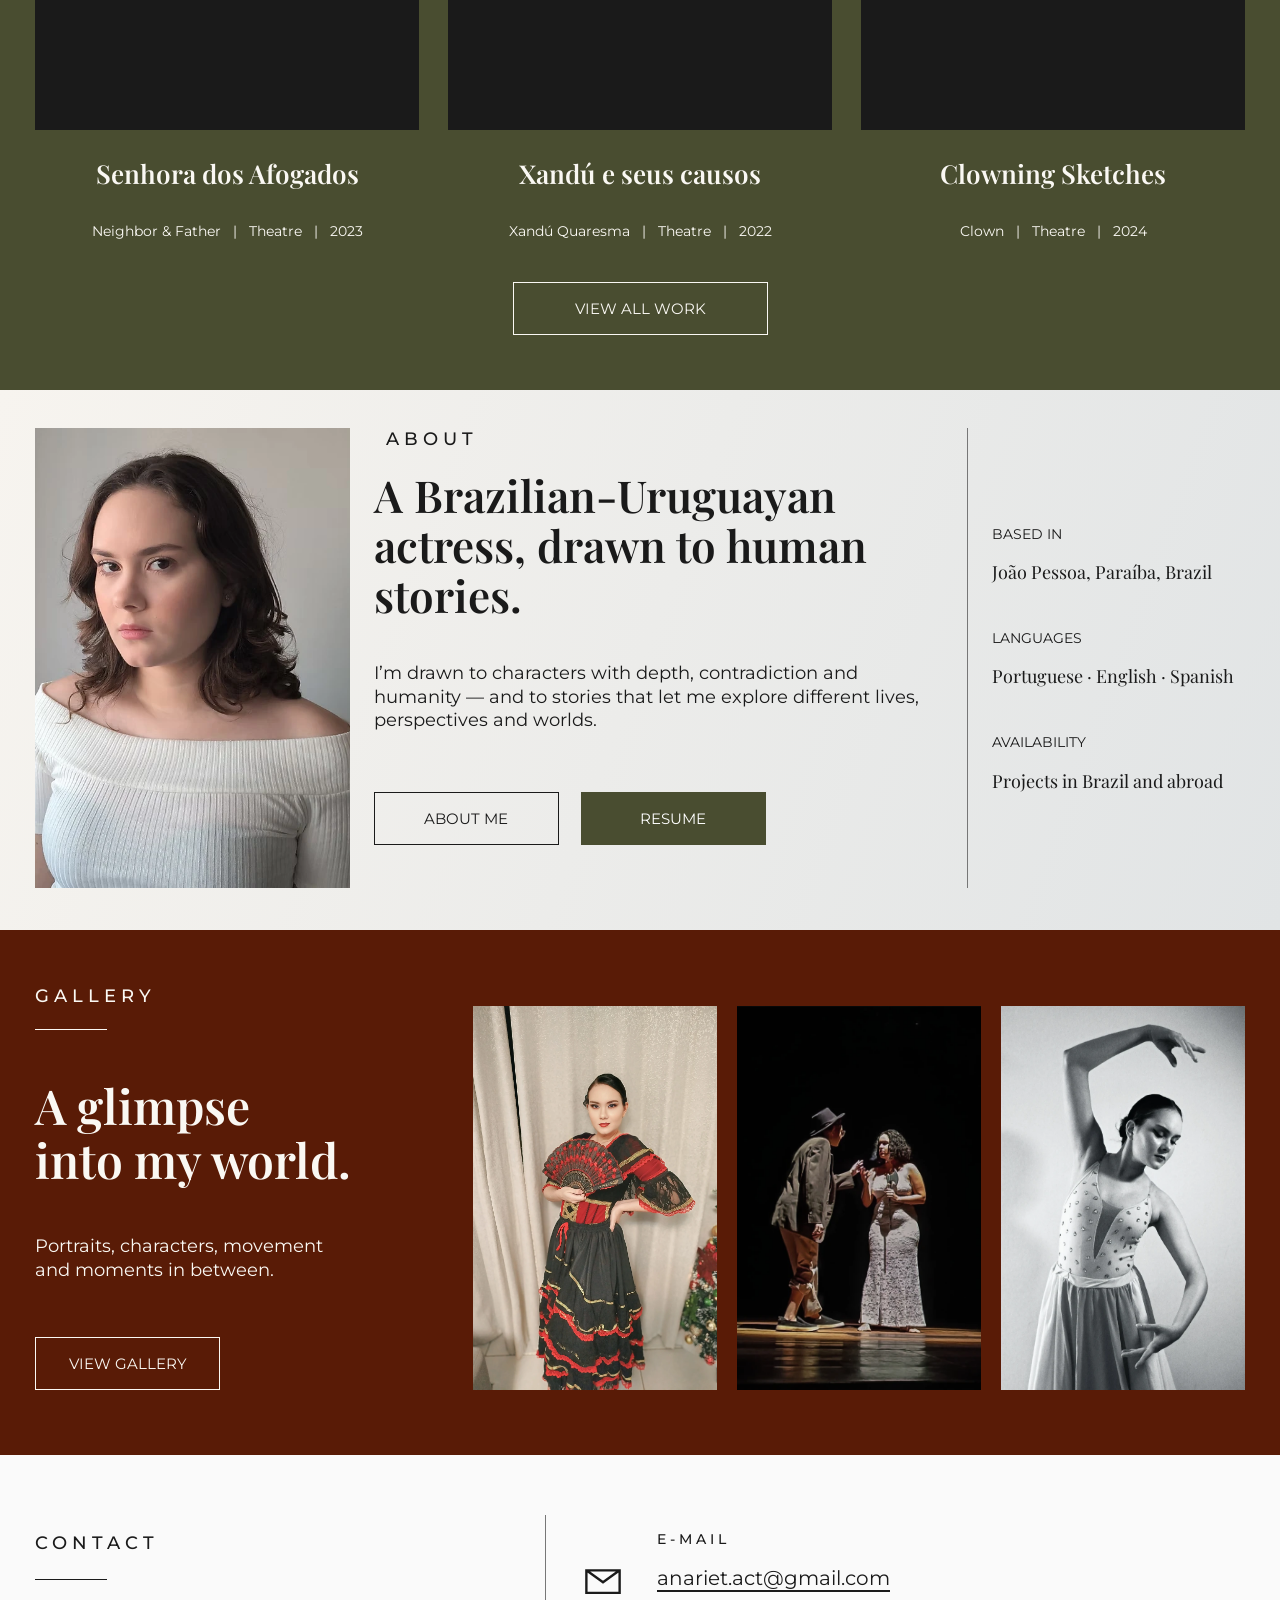
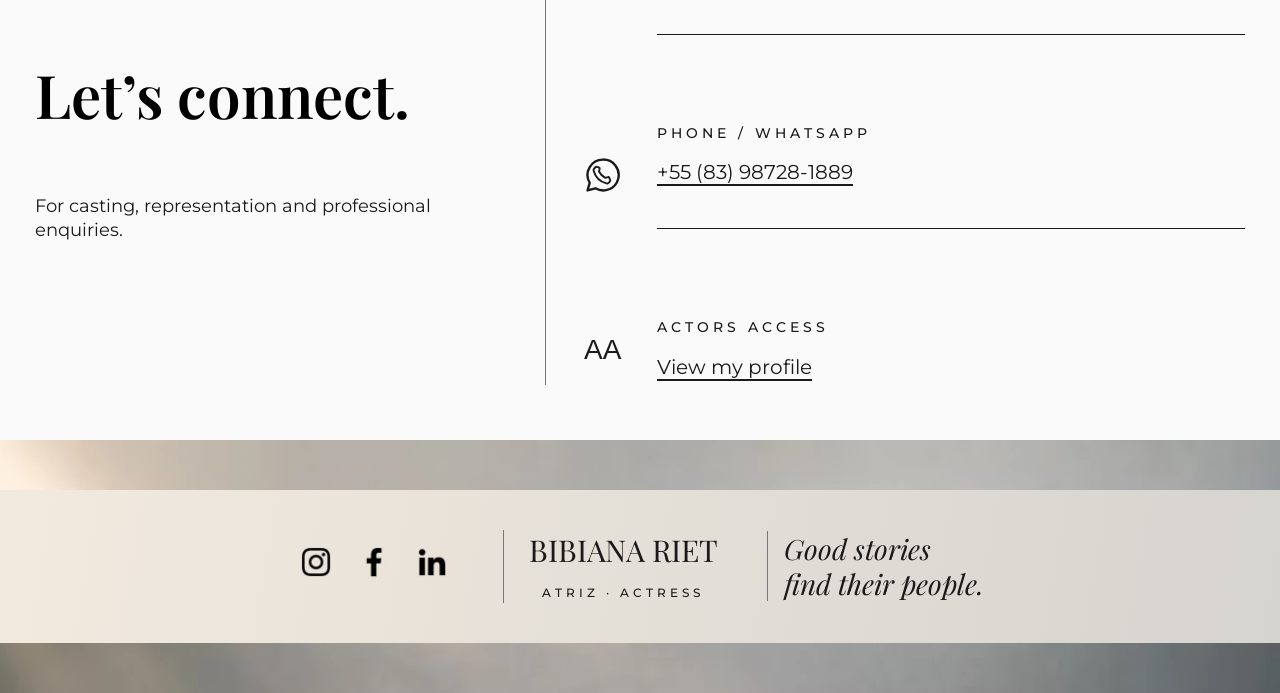
==== commit 085e457b: "Polish English biography, project descriptions and casting terminology" ====
--- a/index.html
+++ b/index.html
@@ -1,2 +1,2 @@
-<!doctype html><html lang="en"><head><meta charset="utf-8"><meta name="viewport" content="width=device-width,initial-scale=1"><title>Bibiana Riet | Brazilian–Uruguayan Actress</title><meta name="description" content="Official portfolio of Bibiana Riet, a Brazilian–Uruguayan actress performing in English, Portuguese and Spanish. Watch acting clips and explore her work."><link rel="preconnect" href="https://fonts.googleapis.com"><link rel="preconnect" href="https://fonts.gstatic.com" crossorigin><link rel="stylesheet" href="https://fonts.googleapis.com/css2?family=Montserrat:wght@400;500;600&amp;family=Playfair+Display:wght@400;500;600&amp;display=swap"><link rel="stylesheet" href="style.css?v=e2fa0d52a4"><script src="site.js?v=82fa931441" defer></script><link rel="stylesheet" href="home.css?v=0f72b04148"><script src="review-translations.js?v=023c834b66" defer></script><script src="home.js?v=1d4bb829df" defer></script><link rel="stylesheet" href="home-fixes.css?v=981d73e4d6"><link rel="stylesheet" href="scene-carousel.css?v=a96c5d69e5"><!-- sharing-preview --><link rel="canonical" href="https://bibianariet.com/"><meta property="og:type" content="website"><meta property="og:site_name" content="Bibiana Riet"><meta property="og:title" content="Bibiana Riet | Brazilian–Uruguayan Actress"><meta property="og:description" content="Official portfolio of Bibiana Riet, a Brazilian–Uruguayan actress performing in English, Portuguese and Spanish. Watch acting clips and explore her work."><meta property="og:url" content="https://bibianariet.com/"><meta property="og:image" content="https://bibianariet.com/bibiana-riet-share.jpg"><meta property="og:image:type" content="image/jpeg"><meta property="og:image:width" content="1200"><meta property="og:image:height" content="630"><meta property="og:image:alt" content="Bibiana Riet, actress — portrait beside her name on an ivory background."><meta property="og:locale" content="en_US"><meta name="twitter:card" content="summary_large_image"><meta name="twitter:title" content="Bibiana Riet | Brazilian–Uruguayan Actress"><meta name="twitter:description" content="Official portfolio of Bibiana Riet, a Brazilian–Uruguayan actress performing in English, Portuguese and Spanish. Watch acting clips and explore her work."><meta name="twitter:image" content="https://bibianariet.com/bibiana-riet-share.jpg"><meta name="twitter:image:alt" content="Bibiana Riet, actress — editorial portrait and name."><!-- /sharing-preview --><meta name="google-site-verification" content="DSsaeWHZdJ0ylrpg8O87FhoUlidGyMiJM_Qfn0poRlQ"><script src="performance.js?v=715e4272bd" defer></script></head><body class="home-page"><a class="skip" href="#main">Skip to content</a><header><a class="name" href="index.html">BIBIANA RIET</a><button id="menu" aria-expanded="false" aria-controls="nav">Menu</button><nav id="nav"><a aria-current="page" href="index.html">Home</a><a  href="work.html">Work</a><a  href="reels.html">Reels</a><a  href="gallery.html">Gallery</a><a  href="about.html">About</a><a  href="resume.html">Resume</a><a href="#contact">Contact</a></nav><div class="languages" aria-label="Site language"><button data-lang="en" aria-pressed="true">EN</button><button data-lang="pt" aria-pressed="false">PT</button></div></header><main id="main" tabindex="-1"><section class="hero"><div><p class="eyebrow">ATRIZ · ACTRESS</p><h1>Bibiana Riet</h1><h2>From real life<br>to imagined worlds.</h2><div class="actions"><a class="button primary" href="work.html">View work</a><a class="button " href="reels.html">Watch reels</a></div></div><img class="hero-photo" src="headshot-b.webp" alt="Bibiana Riet, actress" loading="eager" width="792" height="1108" decoding="async" fetchpriority="high"></section><section class="band reel-band"><div class="wrap"><div class="reel-split"><div class="video"><iframe data-video-src="https://www.youtube.com/embed/Pk-Y2ZGk_WU" title="Bibiana Riet — London — Maya (English)" loading="lazy" referrerpolicy="strict-origin-when-cross-origin" allow="accelerometer; autoplay; clipboard-write; encrypted-media; gyroscope; picture-in-picture; web-share" allowfullscreen></iframe><noscript><iframe src="https://www.youtube.com/embed/Pk-Y2ZGk_WU" title="Bibiana Riet — London — Maya (English)" loading="lazy" referrerpolicy="strict-origin-when-cross-origin" allow="accelerometer; autoplay; clipboard-write; encrypted-media; gyroscope; picture-in-picture; web-share" allowfullscreen></iframe></noscript></div><div><p class="eyebrow">ENGLISH · “London”</p><h2>Acting Clip</h2><p class="clip-description">Bibiana Riet as Maya in “London”, performed in English.</p><a class="button " href="reels.html#english-acting">View all reels</a></div></div></div></section><section class="band featured"><div class="wrap"><h2>Featured Work</h2><div class="grid"><article><div class="video"><iframe data-video-src="https://www.youtube.com/embed/ojP13_ikp0w" title="Senhora dos Afogados" loading="lazy" referrerpolicy="strict-origin-when-cross-origin" allow="accelerometer; autoplay; clipboard-write; encrypted-media; gyroscope; picture-in-picture; web-share" allowfullscreen></iframe><noscript><iframe src="https://www.youtube.com/embed/ojP13_ikp0w" title="Senhora dos Afogados" loading="lazy" referrerpolicy="strict-origin-when-cross-origin" allow="accelerometer; autoplay; clipboard-write; encrypted-media; gyroscope; picture-in-picture; web-share" allowfullscreen></iframe></noscript></div><h3>Senhora dos Afogados</h3><p><span>Neighbor & Father</span> &nbsp; | &nbsp; <span>Theatre</span> &nbsp; | &nbsp; 2023</p></article><article><div class="video"><iframe data-video-src="https://www.youtube.com/embed/khLJO8dBtQU" title="Xandú e seus causos" loading="lazy" referrerpolicy="strict-origin-when-cross-origin" allow="accelerometer; autoplay; clipboard-write; encrypted-media; gyroscope; picture-in-picture; web-share" allowfullscreen></iframe><noscript><iframe src="https://www.youtube.com/embed/khLJO8dBtQU" title="Xandú e seus causos" loading="lazy" referrerpolicy="strict-origin-when-cross-origin" allow="accelerometer; autoplay; clipboard-write; encrypted-media; gyroscope; picture-in-picture; web-share" allowfullscreen></iframe></noscript></div><h3>Xandú e seus causos</h3><p><span>Xandú Quaresma</span> &nbsp; | &nbsp; <span>Theatre</span> &nbsp; | &nbsp; 2022</p></article><article><div class="video"><iframe data-video-src="https://www.youtube.com/embed/bTfe6EsAEoQ" title="Clowning Sketches" loading="lazy" referrerpolicy="strict-origin-when-cross-origin" allow="accelerometer; autoplay; clipboard-write; encrypted-media; gyroscope; picture-in-picture; web-share" allowfullscreen></iframe><noscript><iframe src="https://www.youtube.com/embed/bTfe6EsAEoQ" title="Clowning Sketches" loading="lazy" referrerpolicy="strict-origin-when-cross-origin" allow="accelerometer; autoplay; clipboard-write; encrypted-media; gyroscope; picture-in-picture; web-share" allowfullscreen></iframe></noscript></div><h3>Clowning Sketches</h3><p><span>Clown</span> &nbsp; | &nbsp; <span>Theatre</span> &nbsp; | &nbsp; 2024</p></article></div><a class="button " href="work.html">View all work</a></div></section><section class="band about-band"><div class="wrap"><div class="home-about"><img class="" src="headshot-a.webp" alt="Bibiana Riet headshot" loading="lazy" width="528" height="736" decoding="async"><div><p class="eyebrow">ABOUT</p><h2>A Brazilian-Uruguayan actress, drawn to human stories.</h2><p>I’m drawn to characters with depth, contradiction and humanity — and to stories that let me explore different lives, perspectives and worlds.</p><div class="actions"><a class="button " href="about.html">About me</a><a class="button primary" href="resume.html">Resume</a></div></div><aside><dl><dt>Based in</dt><dd>João Pessoa, Paraíba, Brazil</dd><dt>Languages</dt><dd>Portuguese · English · Spanish</dd><dt>Availability</dt><dd>National & International Projects</dd></dl></aside></div></div></section><section class="band gallery-band"><div class="wrap"><div class="home-gallery"><div><p class="eyebrow">GALLERY</p><h2>A glimpse<br>into my world.</h2><p>Portraits, characters, movement<br>and moments in between.</p><a class="button " href="gallery.html">View gallery</a></div><div class="gallery-images"><img class="" src="2cdffe703b634ac099d4b40637215169.webp" alt="Spanish Dance — O Lago dos Cisnes" loading="lazy" width="1125" height="1500" decoding="async"><img class="" src="d028df20346e41cfaa79c6bdba4f44af.webp" alt="Senhora dos Afogados" loading="lazy" width="1500" height="846" decoding="async"><img class="" src="home-movement.webp" alt="Bibiana Riet — dance portrait" loading="lazy" width="675" height="1200" decoding="async"></div></div></div></section><section class="contact" id="contact"><div class="wrap home-contact"><div><p class="eyebrow">CONTACT</p><h2>Let’s connect.</h2><p>For casting, representation and professional enquiries.</p></div><div class="contact-details"><div class="contact-row"><svg viewBox="0 0 32 32" aria-hidden="true"><path d="M2 7h28v19H2zM2 7l14 10L30 7" fill="none" stroke="currentColor" stroke-width="2"/></svg><div><p class="eyebrow">E-MAIL</p><a href="mailto:anariet.act@gmail.com">anariet.act@gmail.com</a></div></div><div class="contact-row"><svg viewBox="0 0 32 32" aria-hidden="true" fill="none" stroke="currentColor" stroke-width="2" stroke-linecap="round" stroke-linejoin="round"><path d="M16 3a13 13 0 0 0-11.2 19.6L3 29l6.6-1.8A13 13 0 1 0 16 3Z"/><path d="M11.1 9.2c-.5-.2-1.1-.1-1.5.3l-1 1c-.5.5-.7 1.2-.5 1.9 1.5 5.2 5.5 9.2 10.7 10.7.7.2 1.4 0 1.9-.5l1-1c.4-.4.5-1 .3-1.5l-.7-1.7c-.2-.5-.8-.8-1.3-.6l-2.1.6a12.6 12.6 0 0 1-5.3-5.3l.6-2.1c.2-.5-.1-1.1-.6-1.3Z" stroke-width="1.6"/></svg><div><p class="eyebrow">PHONE / WHATSAPP</p><a href="https://wa.me/5583987281889">+55 (83) 98728-1889</a></div></div><div class="contact-row"><span class="aa">AA</span><div><p class="eyebrow">ACTORS ACCESS</p><a href="https://resumes.actorsaccess.com/bibianariet">View my profile</a></div></div></div></div></section></main><footer><div class="footer-social"><a href="https://instagram.com/bibianariet/" aria-label="Instagram"><img class="" src="instagram.webp" alt="Instagram" loading="lazy" width="78" height="78" decoding="async"></a><a href="https://facebook.com/profile.php?id=61594413833710" aria-label="Facebook"><img class="" src="facebook.webp" alt="Facebook" loading="lazy" width="78" height="78" decoding="async"></a><a href="https://linkedin.com/in/bibianariet" aria-label="LinkedIn"><img class="" src="linkedin.webp" alt="LinkedIn" loading="lazy" width="78" height="78" decoding="async"></a></div><div class="footer-name"><span class="name">BIBIANA RIET</span><p class="eyebrow">ATRIZ · ACTRESS</p></div><p class="footer-quote">Good stories<br>find their people.</p></footer></body></html>
+<!doctype html><html lang="en"><head><meta charset="utf-8"><meta name="viewport" content="width=device-width,initial-scale=1"><title>Bibiana Riet | Brazilian–Uruguayan Actress</title><meta name="description" content="Official portfolio of Bibiana Riet, a Brazilian–Uruguayan actress performing in English, Portuguese and Spanish. Watch acting clips and explore her work."><link rel="preconnect" href="https://fonts.googleapis.com"><link rel="preconnect" href="https://fonts.gstatic.com" crossorigin><link rel="stylesheet" href="https://fonts.googleapis.com/css2?family=Montserrat:wght@400;500;600&amp;family=Playfair+Display:wght@400;500;600&amp;display=swap"><link rel="stylesheet" href="style.css?v=e2fa0d52a4"><script src="site.js?v=82fa931441" defer></script><link rel="stylesheet" href="home.css?v=0f72b04148"><script src="review-translations.js?v=f9277d6ccd" defer></script><script src="home.js?v=367d5119b6" defer></script><link rel="stylesheet" href="home-fixes.css?v=981d73e4d6"><link rel="stylesheet" href="scene-carousel.css?v=a96c5d69e5"><!-- sharing-preview --><link rel="canonical" href="https://bibianariet.com/"><meta property="og:type" content="website"><meta property="og:site_name" content="Bibiana Riet"><meta property="og:title" content="Bibiana Riet | Brazilian–Uruguayan Actress"><meta property="og:description" content="Official portfolio of Bibiana Riet, a Brazilian–Uruguayan actress performing in English, Portuguese and Spanish. Watch acting clips and explore her work."><meta property="og:url" content="https://bibianariet.com/"><meta property="og:image" content="https://bibianariet.com/bibiana-riet-share.jpg"><meta property="og:image:type" content="image/jpeg"><meta property="og:image:width" content="1200"><meta property="og:image:height" content="630"><meta property="og:image:alt" content="Bibiana Riet, actress — portrait beside her name on an ivory background."><meta property="og:locale" content="en_US"><meta name="twitter:card" content="summary_large_image"><meta name="twitter:title" content="Bibiana Riet | Brazilian–Uruguayan Actress"><meta name="twitter:description" content="Official portfolio of Bibiana Riet, a Brazilian–Uruguayan actress performing in English, Portuguese and Spanish. Watch acting clips and explore her work."><meta name="twitter:image" content="https://bibianariet.com/bibiana-riet-share.jpg"><meta name="twitter:image:alt" content="Bibiana Riet, actress — editorial portrait and name."><!-- /sharing-preview --><meta name="google-site-verification" content="DSsaeWHZdJ0ylrpg8O87FhoUlidGyMiJM_Qfn0poRlQ"><script src="performance.js?v=715e4272bd" defer></script><noscript><style>iframe[data-video-src]{display:none}</style></noscript></head><body class="home-page"><a class="skip" href="#main">Skip to content</a><header><a class="name" href="index.html">BIBIANA RIET</a><button id="menu" aria-expanded="false" aria-controls="nav">Menu</button><nav id="nav"><a aria-current="page" href="index.html">Home</a><a  href="work.html">Work</a><a  href="reels.html">Reels</a><a  href="gallery.html">Gallery</a><a  href="about.html">About</a><a  href="resume.html">Resume</a><a href="#contact">Contact</a></nav><div class="languages" aria-label="Site language"><button data-lang="en" aria-pressed="true">EN</button><button data-lang="pt" aria-pressed="false">PT</button></div></header><main id="main" tabindex="-1"><section class="hero"><div><p class="eyebrow">ATRIZ · ACTRESS</p><h1>Bibiana Riet</h1><h2>From real life<br>to imagined worlds.</h2><div class="actions"><a class="button primary" href="work.html">View work</a><a class="button " href="reels.html">Watch reels</a></div></div><img class="hero-photo" src="headshot-b.webp" alt="Bibiana Riet, actress" loading="eager" width="792" height="1108" decoding="async" fetchpriority="high"></section><section class="band reel-band"><div class="wrap"><div class="reel-split"><div class="video"><iframe data-video-src="https://www.youtube.com/embed/Pk-Y2ZGk_WU" title="Bibiana Riet — London — Maya (English)" loading="lazy" referrerpolicy="strict-origin-when-cross-origin" allow="accelerometer; autoplay; clipboard-write; encrypted-media; gyroscope; picture-in-picture; web-share" allowfullscreen></iframe><noscript><iframe src="https://www.youtube.com/embed/Pk-Y2ZGk_WU" title="Bibiana Riet — London — Maya (English)" loading="lazy" referrerpolicy="strict-origin-when-cross-origin" allow="accelerometer; autoplay; clipboard-write; encrypted-media; gyroscope; picture-in-picture; web-share" allowfullscreen></iframe></noscript></div><div><p class="eyebrow">ENGLISH · “London”</p><h2>Acting Clip</h2><p class="clip-description">Bibiana Riet as Maya in “London”, performed in English.</p><a class="button " href="reels.html#english-acting">View all reels</a></div></div></div></section><section class="band featured"><div class="wrap"><h2>Featured Work</h2><div class="grid"><article><div class="video"><iframe data-video-src="https://www.youtube.com/embed/ojP13_ikp0w" title="Senhora dos Afogados" loading="lazy" referrerpolicy="strict-origin-when-cross-origin" allow="accelerometer; autoplay; clipboard-write; encrypted-media; gyroscope; picture-in-picture; web-share" allowfullscreen></iframe><noscript><iframe src="https://www.youtube.com/embed/ojP13_ikp0w" title="Senhora dos Afogados" loading="lazy" referrerpolicy="strict-origin-when-cross-origin" allow="accelerometer; autoplay; clipboard-write; encrypted-media; gyroscope; picture-in-picture; web-share" allowfullscreen></iframe></noscript></div><h3>Senhora dos Afogados</h3><p><span>Neighbor & Father</span> &nbsp; | &nbsp; <span>Theatre</span> &nbsp; | &nbsp; 2023</p></article><article><div class="video"><iframe data-video-src="https://www.youtube.com/embed/khLJO8dBtQU" title="Xandú e seus causos" loading="lazy" referrerpolicy="strict-origin-when-cross-origin" allow="accelerometer; autoplay; clipboard-write; encrypted-media; gyroscope; picture-in-picture; web-share" allowfullscreen></iframe><noscript><iframe src="https://www.youtube.com/embed/khLJO8dBtQU" title="Xandú e seus causos" loading="lazy" referrerpolicy="strict-origin-when-cross-origin" allow="accelerometer; autoplay; clipboard-write; encrypted-media; gyroscope; picture-in-picture; web-share" allowfullscreen></iframe></noscript></div><h3>Xandú e seus causos</h3><p><span>Xandú Quaresma</span> &nbsp; | &nbsp; <span>Theatre</span> &nbsp; | &nbsp; 2022</p></article><article><div class="video"><iframe data-video-src="https://www.youtube.com/embed/bTfe6EsAEoQ" title="Clowning Sketches" loading="lazy" referrerpolicy="strict-origin-when-cross-origin" allow="accelerometer; autoplay; clipboard-write; encrypted-media; gyroscope; picture-in-picture; web-share" allowfullscreen></iframe><noscript><iframe src="https://www.youtube.com/embed/bTfe6EsAEoQ" title="Clowning Sketches" loading="lazy" referrerpolicy="strict-origin-when-cross-origin" allow="accelerometer; autoplay; clipboard-write; encrypted-media; gyroscope; picture-in-picture; web-share" allowfullscreen></iframe></noscript></div><h3>Clowning Sketches</h3><p><span>Clown</span> &nbsp; | &nbsp; <span>Theatre</span> &nbsp; | &nbsp; 2024</p></article></div><a class="button " href="work.html">View all work</a></div></section><section class="band about-band"><div class="wrap"><div class="home-about"><img class="" src="headshot-a.webp" alt="Bibiana Riet headshot" loading="lazy" width="528" height="736" decoding="async"><div><p class="eyebrow">ABOUT</p><h2>A Brazilian-Uruguayan actress, drawn to human stories.</h2><p>I’m drawn to characters with depth, contradiction and humanity — and to stories that let me explore different lives, perspectives and worlds.</p><div class="actions"><a class="button " href="about.html">About me</a><a class="button primary" href="resume.html">Resume</a></div></div><aside><dl><dt>Based in</dt><dd>João Pessoa, Paraíba, Brazil</dd><dt>Languages</dt><dd>Portuguese · English · Spanish</dd><dt>Availability</dt><dd>Projects in Brazil and abroad</dd></dl></aside></div></div></section><section class="band gallery-band"><div class="wrap"><div class="home-gallery"><div><p class="eyebrow">GALLERY</p><h2>A glimpse<br>into my world.</h2><p>Portraits, characters, movement<br>and moments in between.</p><a class="button " href="gallery.html">View gallery</a></div><div class="gallery-images"><img class="" src="2cdffe703b634ac099d4b40637215169.webp" alt="Spanish Dance — O Lago dos Cisnes" loading="lazy" width="1125" height="1500" decoding="async"><img class="" src="d028df20346e41cfaa79c6bdba4f44af.webp" alt="Senhora dos Afogados" loading="lazy" width="1500" height="846" decoding="async"><img class="" src="home-movement.webp" alt="Bibiana Riet — dance portrait" loading="lazy" width="675" height="1200" decoding="async"></div></div></div></section><section class="contact" id="contact"><div class="wrap home-contact"><div><p class="eyebrow">CONTACT</p><h2>Let’s connect.</h2><p>For casting, representation and professional enquiries.</p></div><div class="contact-details"><div class="contact-row"><svg viewBox="0 0 32 32" aria-hidden="true"><path d="M2 7h28v19H2zM2 7l14 10L30 7" fill="none" stroke="currentColor" stroke-width="2"/></svg><div><p class="eyebrow">E-MAIL</p><a href="mailto:anariet.act@gmail.com">anariet.act@gmail.com</a></div></div><div class="contact-row"><svg viewBox="0 0 32 32" aria-hidden="true" fill="none" stroke="currentColor" stroke-width="2" stroke-linecap="round" stroke-linejoin="round"><path d="M16 3a13 13 0 0 0-11.2 19.6L3 29l6.6-1.8A13 13 0 1 0 16 3Z"/><path d="M11.1 9.2c-.5-.2-1.1-.1-1.5.3l-1 1c-.5.5-.7 1.2-.5 1.9 1.5 5.2 5.5 9.2 10.7 10.7.7.2 1.4 0 1.9-.5l1-1c.4-.4.5-1 .3-1.5l-.7-1.7c-.2-.5-.8-.8-1.3-.6l-2.1.6a12.6 12.6 0 0 1-5.3-5.3l.6-2.1c.2-.5-.1-1.1-.6-1.3Z" stroke-width="1.6"/></svg><div><p class="eyebrow">PHONE / WHATSAPP</p><a href="https://wa.me/5583987281889">+55 (83) 98728-1889</a></div></div><div class="contact-row"><span class="aa">AA</span><div><p class="eyebrow">ACTORS ACCESS</p><a href="https://resumes.actorsaccess.com/bibianariet">View my profile</a></div></div></div></div></section></main><footer><div class="footer-social"><a href="https://instagram.com/bibianariet/" aria-label="Instagram"><img class="" src="instagram.webp" alt="Instagram" loading="lazy" width="78" height="78" decoding="async"></a><a href="https://facebook.com/profile.php?id=61594413833710" aria-label="Facebook"><img class="" src="facebook.webp" alt="Facebook" loading="lazy" width="78" height="78" decoding="async"></a><a href="https://linkedin.com/in/bibianariet" aria-label="LinkedIn"><img class="" src="linkedin.webp" alt="LinkedIn" loading="lazy" width="78" height="78" decoding="async"></a></div><div class="footer-name"><span class="name">BIBIANA RIET</span><p class="eyebrow">ATRIZ · ACTRESS</p></div><p class="footer-quote">Good stories<br>find their people.</p></footer></body></html>
 
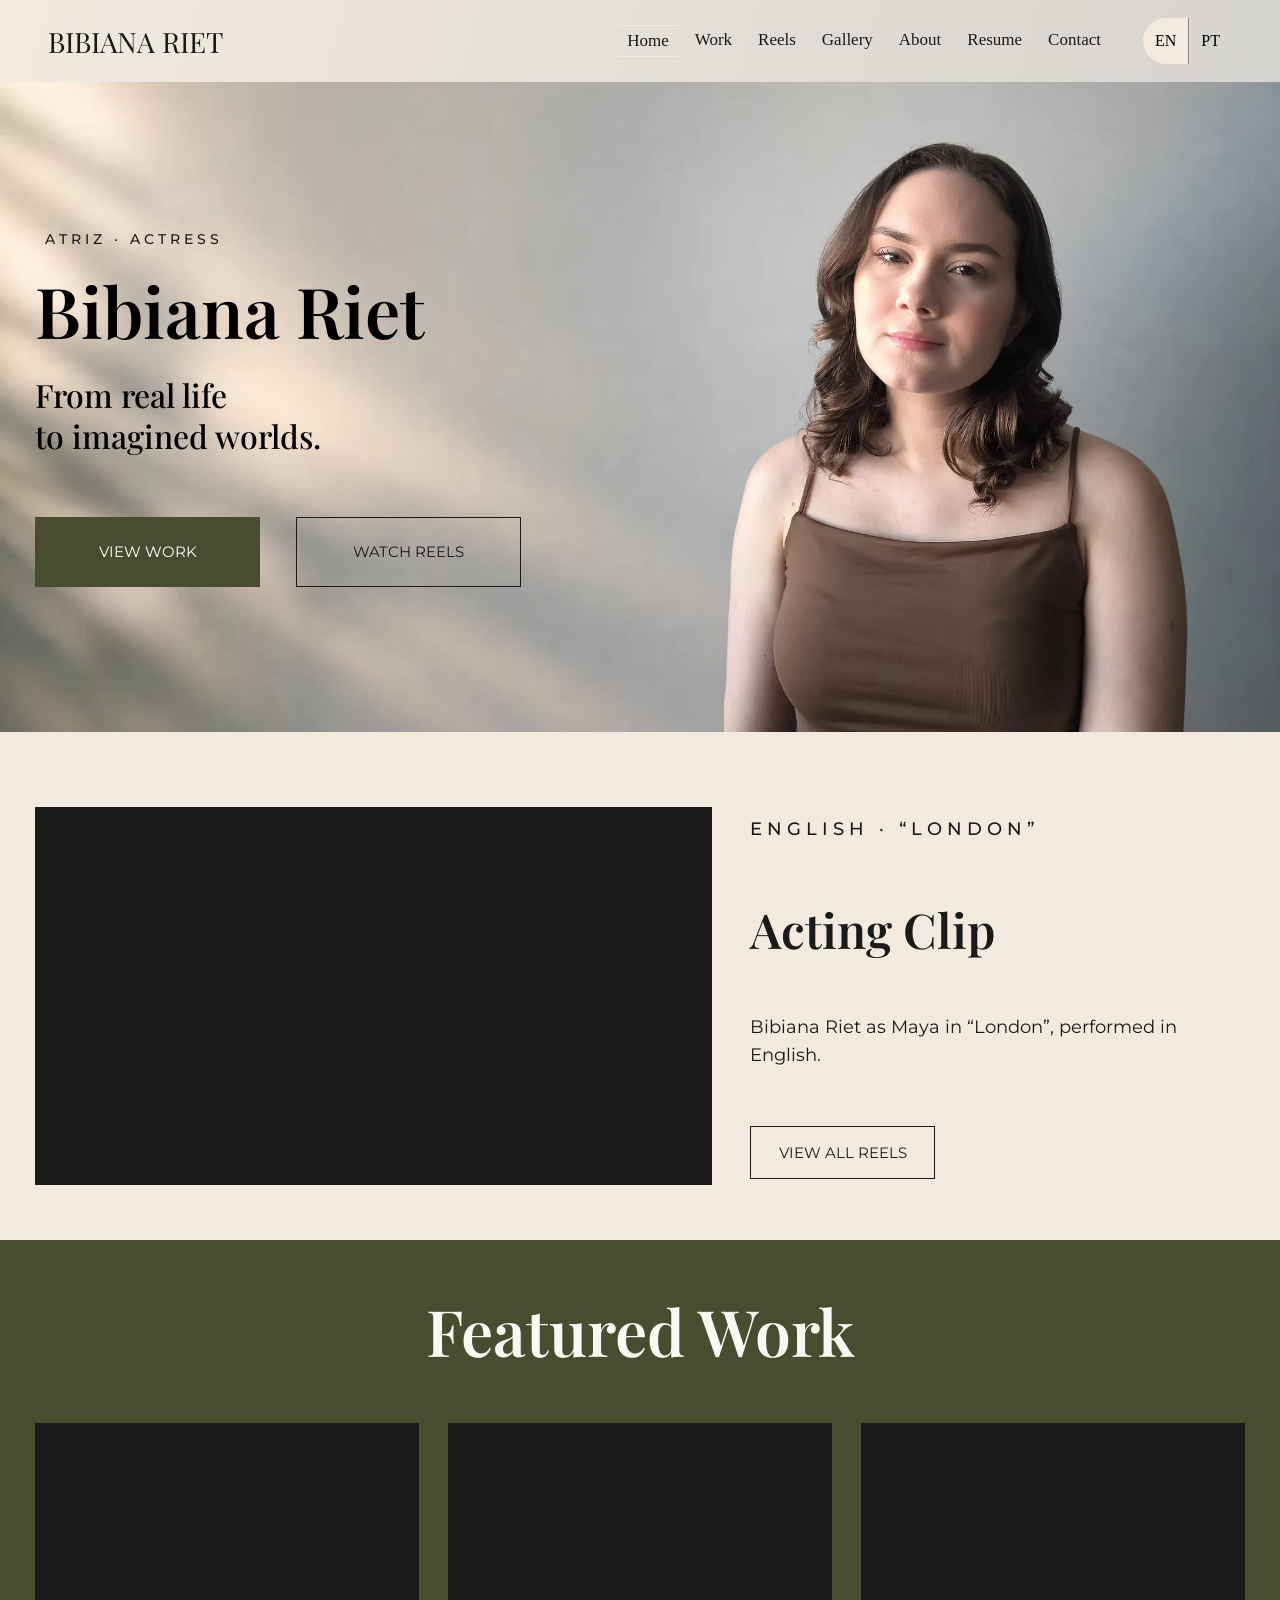
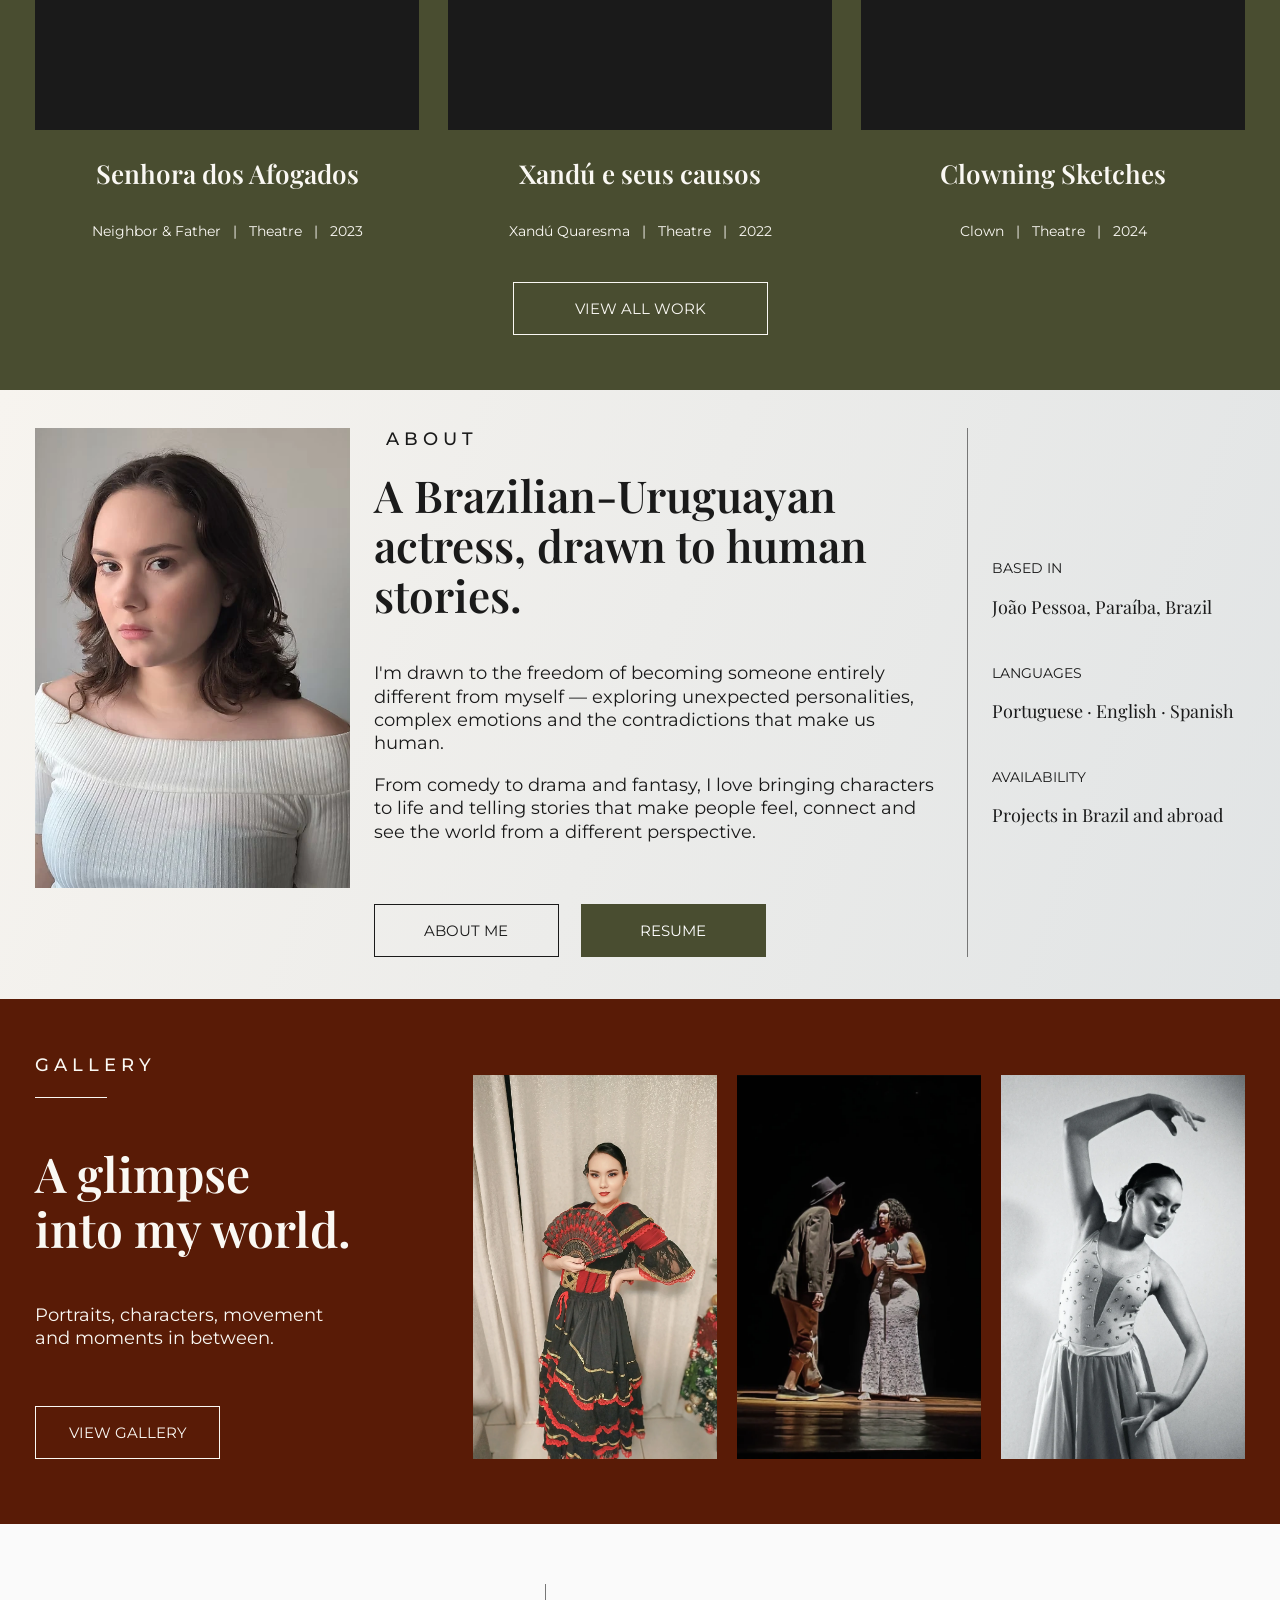
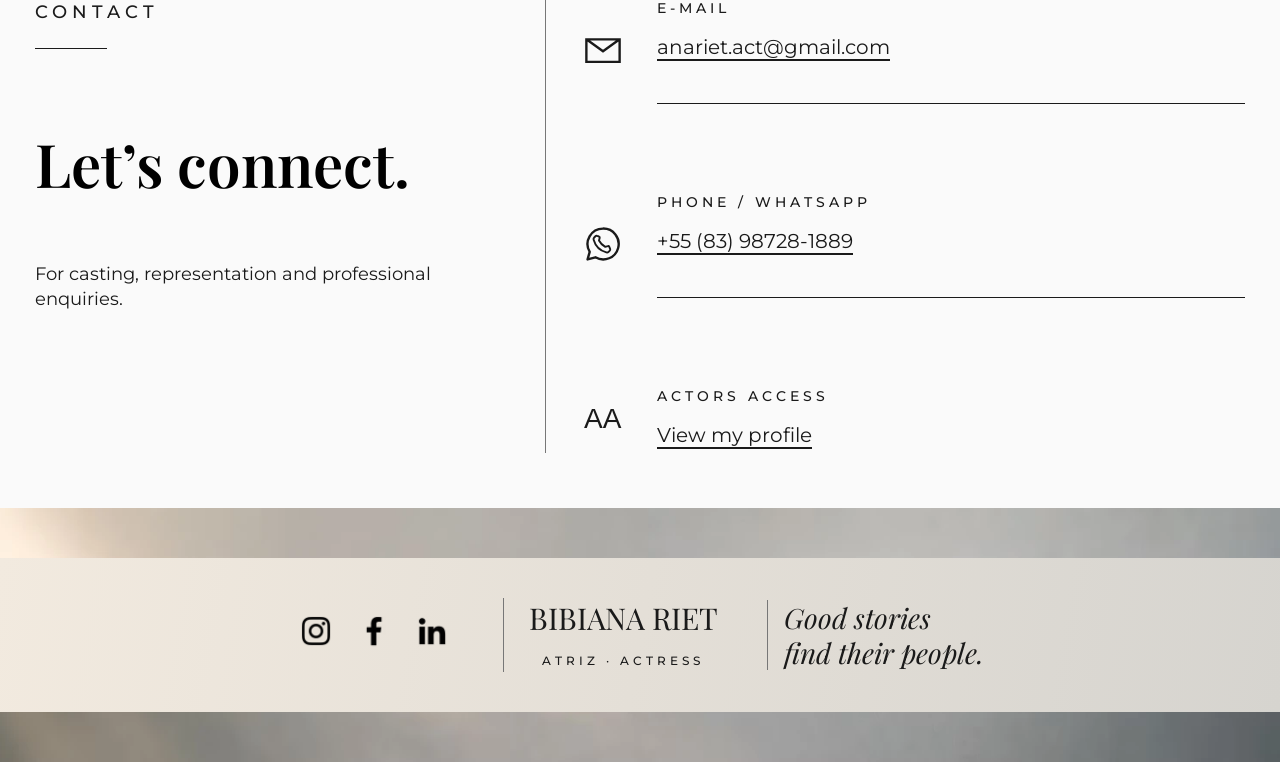
==== commit bcda5a4b: "Update approved bilingual biography and artistic approach" ====
--- a/index.html
+++ b/index.html
@@ -1,2 +1,2 @@
-<!doctype html><html lang="en"><head><meta charset="utf-8"><meta name="viewport" content="width=device-width,initial-scale=1"><title>Bibiana Riet | Brazilian–Uruguayan Actress</title><meta name="description" content="Official portfolio of Bibiana Riet, a Brazilian–Uruguayan actress performing in English, Portuguese and Spanish. Watch acting clips and explore her work."><link rel="preconnect" href="https://fonts.googleapis.com"><link rel="preconnect" href="https://fonts.gstatic.com" crossorigin><link rel="stylesheet" href="https://fonts.googleapis.com/css2?family=Montserrat:wght@400;500;600&amp;family=Playfair+Display:wght@400;500;600&amp;display=swap"><link rel="stylesheet" href="style.css?v=e2fa0d52a4"><script src="site.js?v=82fa931441" defer></script><link rel="stylesheet" href="home.css?v=0f72b04148"><script src="review-translations.js?v=f9277d6ccd" defer></script><script src="home.js?v=367d5119b6" defer></script><link rel="stylesheet" href="home-fixes.css?v=981d73e4d6"><link rel="stylesheet" href="scene-carousel.css?v=a96c5d69e5"><!-- sharing-preview --><link rel="canonical" href="https://bibianariet.com/"><meta property="og:type" content="website"><meta property="og:site_name" content="Bibiana Riet"><meta property="og:title" content="Bibiana Riet | Brazilian–Uruguayan Actress"><meta property="og:description" content="Official portfolio of Bibiana Riet, a Brazilian–Uruguayan actress performing in English, Portuguese and Spanish. Watch acting clips and explore her work."><meta property="og:url" content="https://bibianariet.com/"><meta property="og:image" content="https://bibianariet.com/bibiana-riet-share.jpg"><meta property="og:image:type" content="image/jpeg"><meta property="og:image:width" content="1200"><meta property="og:image:height" content="630"><meta property="og:image:alt" content="Bibiana Riet, actress — portrait beside her name on an ivory background."><meta property="og:locale" content="en_US"><meta name="twitter:card" content="summary_large_image"><meta name="twitter:title" content="Bibiana Riet | Brazilian–Uruguayan Actress"><meta name="twitter:description" content="Official portfolio of Bibiana Riet, a Brazilian–Uruguayan actress performing in English, Portuguese and Spanish. Watch acting clips and explore her work."><meta name="twitter:image" content="https://bibianariet.com/bibiana-riet-share.jpg"><meta name="twitter:image:alt" content="Bibiana Riet, actress — editorial portrait and name."><!-- /sharing-preview --><meta name="google-site-verification" content="DSsaeWHZdJ0ylrpg8O87FhoUlidGyMiJM_Qfn0poRlQ"><script src="performance.js?v=715e4272bd" defer></script><noscript><style>iframe[data-video-src]{display:none}</style></noscript></head><body class="home-page"><a class="skip" href="#main">Skip to content</a><header><a class="name" href="index.html">BIBIANA RIET</a><button id="menu" aria-expanded="false" aria-controls="nav">Menu</button><nav id="nav"><a aria-current="page" href="index.html">Home</a><a  href="work.html">Work</a><a  href="reels.html">Reels</a><a  href="gallery.html">Gallery</a><a  href="about.html">About</a><a  href="resume.html">Resume</a><a href="#contact">Contact</a></nav><div class="languages" aria-label="Site language"><button data-lang="en" aria-pressed="true">EN</button><button data-lang="pt" aria-pressed="false">PT</button></div></header><main id="main" tabindex="-1"><section class="hero"><div><p class="eyebrow">ATRIZ · ACTRESS</p><h1>Bibiana Riet</h1><h2>From real life<br>to imagined worlds.</h2><div class="actions"><a class="button primary" href="work.html">View work</a><a class="button " href="reels.html">Watch reels</a></div></div><img class="hero-photo" src="headshot-b.webp" alt="Bibiana Riet, actress" loading="eager" width="792" height="1108" decoding="async" fetchpriority="high"></section><section class="band reel-band"><div class="wrap"><div class="reel-split"><div class="video"><iframe data-video-src="https://www.youtube.com/embed/Pk-Y2ZGk_WU" title="Bibiana Riet — London — Maya (English)" loading="lazy" referrerpolicy="strict-origin-when-cross-origin" allow="accelerometer; autoplay; clipboard-write; encrypted-media; gyroscope; picture-in-picture; web-share" allowfullscreen></iframe><noscript><iframe src="https://www.youtube.com/embed/Pk-Y2ZGk_WU" title="Bibiana Riet — London — Maya (English)" loading="lazy" referrerpolicy="strict-origin-when-cross-origin" allow="accelerometer; autoplay; clipboard-write; encrypted-media; gyroscope; picture-in-picture; web-share" allowfullscreen></iframe></noscript></div><div><p class="eyebrow">ENGLISH · “London”</p><h2>Acting Clip</h2><p class="clip-description">Bibiana Riet as Maya in “London”, performed in English.</p><a class="button " href="reels.html#english-acting">View all reels</a></div></div></div></section><section class="band featured"><div class="wrap"><h2>Featured Work</h2><div class="grid"><article><div class="video"><iframe data-video-src="https://www.youtube.com/embed/ojP13_ikp0w" title="Senhora dos Afogados" loading="lazy" referrerpolicy="strict-origin-when-cross-origin" allow="accelerometer; autoplay; clipboard-write; encrypted-media; gyroscope; picture-in-picture; web-share" allowfullscreen></iframe><noscript><iframe src="https://www.youtube.com/embed/ojP13_ikp0w" title="Senhora dos Afogados" loading="lazy" referrerpolicy="strict-origin-when-cross-origin" allow="accelerometer; autoplay; clipboard-write; encrypted-media; gyroscope; picture-in-picture; web-share" allowfullscreen></iframe></noscript></div><h3>Senhora dos Afogados</h3><p><span>Neighbor & Father</span> &nbsp; | &nbsp; <span>Theatre</span> &nbsp; | &nbsp; 2023</p></article><article><div class="video"><iframe data-video-src="https://www.youtube.com/embed/khLJO8dBtQU" title="Xandú e seus causos" loading="lazy" referrerpolicy="strict-origin-when-cross-origin" allow="accelerometer; autoplay; clipboard-write; encrypted-media; gyroscope; picture-in-picture; web-share" allowfullscreen></iframe><noscript><iframe src="https://www.youtube.com/embed/khLJO8dBtQU" title="Xandú e seus causos" loading="lazy" referrerpolicy="strict-origin-when-cross-origin" allow="accelerometer; autoplay; clipboard-write; encrypted-media; gyroscope; picture-in-picture; web-share" allowfullscreen></iframe></noscript></div><h3>Xandú e seus causos</h3><p><span>Xandú Quaresma</span> &nbsp; | &nbsp; <span>Theatre</span> &nbsp; | &nbsp; 2022</p></article><article><div class="video"><iframe data-video-src="https://www.youtube.com/embed/bTfe6EsAEoQ" title="Clowning Sketches" loading="lazy" referrerpolicy="strict-origin-when-cross-origin" allow="accelerometer; autoplay; clipboard-write; encrypted-media; gyroscope; picture-in-picture; web-share" allowfullscreen></iframe><noscript><iframe src="https://www.youtube.com/embed/bTfe6EsAEoQ" title="Clowning Sketches" loading="lazy" referrerpolicy="strict-origin-when-cross-origin" allow="accelerometer; autoplay; clipboard-write; encrypted-media; gyroscope; picture-in-picture; web-share" allowfullscreen></iframe></noscript></div><h3>Clowning Sketches</h3><p><span>Clown</span> &nbsp; | &nbsp; <span>Theatre</span> &nbsp; | &nbsp; 2024</p></article></div><a class="button " href="work.html">View all work</a></div></section><section class="band about-band"><div class="wrap"><div class="home-about"><img class="" src="headshot-a.webp" alt="Bibiana Riet headshot" loading="lazy" width="528" height="736" decoding="async"><div><p class="eyebrow">ABOUT</p><h2>A Brazilian-Uruguayan actress, drawn to human stories.</h2><p>I’m drawn to characters with depth, contradiction and humanity — and to stories that let me explore different lives, perspectives and worlds.</p><div class="actions"><a class="button " href="about.html">About me</a><a class="button primary" href="resume.html">Resume</a></div></div><aside><dl><dt>Based in</dt><dd>João Pessoa, Paraíba, Brazil</dd><dt>Languages</dt><dd>Portuguese · English · Spanish</dd><dt>Availability</dt><dd>Projects in Brazil and abroad</dd></dl></aside></div></div></section><section class="band gallery-band"><div class="wrap"><div class="home-gallery"><div><p class="eyebrow">GALLERY</p><h2>A glimpse<br>into my world.</h2><p>Portraits, characters, movement<br>and moments in between.</p><a class="button " href="gallery.html">View gallery</a></div><div class="gallery-images"><img class="" src="2cdffe703b634ac099d4b40637215169.webp" alt="Spanish Dance — O Lago dos Cisnes" loading="lazy" width="1125" height="1500" decoding="async"><img class="" src="d028df20346e41cfaa79c6bdba4f44af.webp" alt="Senhora dos Afogados" loading="lazy" width="1500" height="846" decoding="async"><img class="" src="home-movement.webp" alt="Bibiana Riet — dance portrait" loading="lazy" width="675" height="1200" decoding="async"></div></div></div></section><section class="contact" id="contact"><div class="wrap home-contact"><div><p class="eyebrow">CONTACT</p><h2>Let’s connect.</h2><p>For casting, representation and professional enquiries.</p></div><div class="contact-details"><div class="contact-row"><svg viewBox="0 0 32 32" aria-hidden="true"><path d="M2 7h28v19H2zM2 7l14 10L30 7" fill="none" stroke="currentColor" stroke-width="2"/></svg><div><p class="eyebrow">E-MAIL</p><a href="mailto:anariet.act@gmail.com">anariet.act@gmail.com</a></div></div><div class="contact-row"><svg viewBox="0 0 32 32" aria-hidden="true" fill="none" stroke="currentColor" stroke-width="2" stroke-linecap="round" stroke-linejoin="round"><path d="M16 3a13 13 0 0 0-11.2 19.6L3 29l6.6-1.8A13 13 0 1 0 16 3Z"/><path d="M11.1 9.2c-.5-.2-1.1-.1-1.5.3l-1 1c-.5.5-.7 1.2-.5 1.9 1.5 5.2 5.5 9.2 10.7 10.7.7.2 1.4 0 1.9-.5l1-1c.4-.4.5-1 .3-1.5l-.7-1.7c-.2-.5-.8-.8-1.3-.6l-2.1.6a12.6 12.6 0 0 1-5.3-5.3l.6-2.1c.2-.5-.1-1.1-.6-1.3Z" stroke-width="1.6"/></svg><div><p class="eyebrow">PHONE / WHATSAPP</p><a href="https://wa.me/5583987281889">+55 (83) 98728-1889</a></div></div><div class="contact-row"><span class="aa">AA</span><div><p class="eyebrow">ACTORS ACCESS</p><a href="https://resumes.actorsaccess.com/bibianariet">View my profile</a></div></div></div></div></section></main><footer><div class="footer-social"><a href="https://instagram.com/bibianariet/" aria-label="Instagram"><img class="" src="instagram.webp" alt="Instagram" loading="lazy" width="78" height="78" decoding="async"></a><a href="https://facebook.com/profile.php?id=61594413833710" aria-label="Facebook"><img class="" src="facebook.webp" alt="Facebook" loading="lazy" width="78" height="78" decoding="async"></a><a href="https://linkedin.com/in/bibianariet" aria-label="LinkedIn"><img class="" src="linkedin.webp" alt="LinkedIn" loading="lazy" width="78" height="78" decoding="async"></a></div><div class="footer-name"><span class="name">BIBIANA RIET</span><p class="eyebrow">ATRIZ · ACTRESS</p></div><p class="footer-quote">Good stories<br>find their people.</p></footer></body></html>
+<!doctype html><html lang="en"><head><meta charset="utf-8"><meta name="viewport" content="width=device-width,initial-scale=1"><title>Bibiana Riet | Brazilian–Uruguayan Actress</title><meta name="description" content="Official portfolio of Bibiana Riet, a Brazilian–Uruguayan actress performing in English, Portuguese and Spanish. Watch acting clips and explore her work."><link rel="preconnect" href="https://fonts.googleapis.com"><link rel="preconnect" href="https://fonts.gstatic.com" crossorigin><link rel="stylesheet" href="https://fonts.googleapis.com/css2?family=Montserrat:wght@400;500;600&amp;family=Playfair+Display:wght@400;500;600&amp;display=swap"><link rel="stylesheet" href="style.css?v=e2fa0d52a4"><script src="site.js?v=82fa931441" defer></script><link rel="stylesheet" href="home.css?v=0f72b04148"><script src="review-translations.js?v=f9277d6ccd" defer></script><script src="about-copy-translations.js?v=59e5ac5be5" defer></script><script src="home.js?v=367d5119b6" defer></script><link rel="stylesheet" href="home-fixes.css?v=b90174dc97"><link rel="stylesheet" href="scene-carousel.css?v=a96c5d69e5"><!-- sharing-preview --><link rel="canonical" href="https://bibianariet.com/"><meta property="og:type" content="website"><meta property="og:site_name" content="Bibiana Riet"><meta property="og:title" content="Bibiana Riet | Brazilian–Uruguayan Actress"><meta property="og:description" content="Official portfolio of Bibiana Riet, a Brazilian–Uruguayan actress performing in English, Portuguese and Spanish. Watch acting clips and explore her work."><meta property="og:url" content="https://bibianariet.com/"><meta property="og:image" content="https://bibianariet.com/bibiana-riet-share.jpg"><meta property="og:image:type" content="image/jpeg"><meta property="og:image:width" content="1200"><meta property="og:image:height" content="630"><meta property="og:image:alt" content="Bibiana Riet, actress — portrait beside her name on an ivory background."><meta property="og:locale" content="en_US"><meta name="twitter:card" content="summary_large_image"><meta name="twitter:title" content="Bibiana Riet | Brazilian–Uruguayan Actress"><meta name="twitter:description" content="Official portfolio of Bibiana Riet, a Brazilian–Uruguayan actress performing in English, Portuguese and Spanish. Watch acting clips and explore her work."><meta name="twitter:image" content="https://bibianariet.com/bibiana-riet-share.jpg"><meta name="twitter:image:alt" content="Bibiana Riet, actress — editorial portrait and name."><!-- /sharing-preview --><meta name="google-site-verification" content="DSsaeWHZdJ0ylrpg8O87FhoUlidGyMiJM_Qfn0poRlQ"><script src="performance.js?v=715e4272bd" defer></script><noscript><style>iframe[data-video-src]{display:none}</style></noscript><link rel="stylesheet" href="mobile-home.css?v=391ed32325"><link rel="stylesheet" href="about-content.css?v=4020a57dde"></head><body class="home-page"><a class="skip" href="#main">Skip to content</a><header><a class="name" href="index.html">BIBIANA RIET</a><button id="menu" aria-expanded="false" aria-controls="nav">Menu</button><nav id="nav"><a aria-current="page" href="index.html">Home</a><a  href="work.html">Work</a><a  href="reels.html">Reels</a><a  href="gallery.html">Gallery</a><a  href="about.html">About</a><a  href="resume.html">Resume</a><a href="#contact">Contact</a></nav><div class="languages" aria-label="Site language"><button data-lang="en" aria-pressed="true">EN</button><button data-lang="pt" aria-pressed="false">PT</button></div></header><main id="main" tabindex="-1"><section class="hero"><div><p class="eyebrow">ATRIZ · ACTRESS</p><h1>Bibiana Riet</h1><h2>From real life<br>to imagined worlds.</h2><div class="actions"><a class="button primary" href="work.html">View work</a><a class="button " href="reels.html">Watch reels</a></div></div><img class="hero-photo" src="headshot-b.webp" alt="Bibiana Riet, actress" loading="eager" width="792" height="1108" decoding="async" fetchpriority="high"></section><section class="band reel-band"><div class="wrap"><div class="reel-split"><div class="video"><iframe data-video-src="https://www.youtube.com/embed/Pk-Y2ZGk_WU" title="Bibiana Riet — London — Maya (English)" loading="lazy" referrerpolicy="strict-origin-when-cross-origin" allow="accelerometer; autoplay; clipboard-write; encrypted-media; gyroscope; picture-in-picture; web-share" allowfullscreen></iframe><noscript><iframe src="https://www.youtube.com/embed/Pk-Y2ZGk_WU" title="Bibiana Riet — London — Maya (English)" loading="lazy" referrerpolicy="strict-origin-when-cross-origin" allow="accelerometer; autoplay; clipboard-write; encrypted-media; gyroscope; picture-in-picture; web-share" allowfullscreen></iframe></noscript></div><div><p class="eyebrow">ENGLISH · “London”</p><h2>Acting Clip</h2><p class="clip-description">Bibiana Riet as Maya in “London”, performed in English.</p><a class="button " href="reels.html#english-acting">View all reels</a></div></div></div></section><section class="band featured"><div class="wrap"><h2>Featured Work</h2><div class="grid"><article><div class="video"><iframe data-video-src="https://www.youtube.com/embed/ojP13_ikp0w" title="Senhora dos Afogados" loading="lazy" referrerpolicy="strict-origin-when-cross-origin" allow="accelerometer; autoplay; clipboard-write; encrypted-media; gyroscope; picture-in-picture; web-share" allowfullscreen></iframe><noscript><iframe src="https://www.youtube.com/embed/ojP13_ikp0w" title="Senhora dos Afogados" loading="lazy" referrerpolicy="strict-origin-when-cross-origin" allow="accelerometer; autoplay; clipboard-write; encrypted-media; gyroscope; picture-in-picture; web-share" allowfullscreen></iframe></noscript></div><h3>Senhora dos Afogados</h3><p><span>Neighbor & Father</span> &nbsp; | &nbsp; <span>Theatre</span> &nbsp; | &nbsp; 2023</p></article><article><div class="video"><iframe data-video-src="https://www.youtube.com/embed/khLJO8dBtQU" title="Xandú e seus causos" loading="lazy" referrerpolicy="strict-origin-when-cross-origin" allow="accelerometer; autoplay; clipboard-write; encrypted-media; gyroscope; picture-in-picture; web-share" allowfullscreen></iframe><noscript><iframe src="https://www.youtube.com/embed/khLJO8dBtQU" title="Xandú e seus causos" loading="lazy" referrerpolicy="strict-origin-when-cross-origin" allow="accelerometer; autoplay; clipboard-write; encrypted-media; gyroscope; picture-in-picture; web-share" allowfullscreen></iframe></noscript></div><h3>Xandú e seus causos</h3><p><span>Xandú Quaresma</span> &nbsp; | &nbsp; <span>Theatre</span> &nbsp; | &nbsp; 2022</p></article><article><div class="video"><iframe data-video-src="https://www.youtube.com/embed/bTfe6EsAEoQ" title="Clowning Sketches" loading="lazy" referrerpolicy="strict-origin-when-cross-origin" allow="accelerometer; autoplay; clipboard-write; encrypted-media; gyroscope; picture-in-picture; web-share" allowfullscreen></iframe><noscript><iframe src="https://www.youtube.com/embed/bTfe6EsAEoQ" title="Clowning Sketches" loading="lazy" referrerpolicy="strict-origin-when-cross-origin" allow="accelerometer; autoplay; clipboard-write; encrypted-media; gyroscope; picture-in-picture; web-share" allowfullscreen></iframe></noscript></div><h3>Clowning Sketches</h3><p><span>Clown</span> &nbsp; | &nbsp; <span>Theatre</span> &nbsp; | &nbsp; 2024</p></article></div><a class="button " href="work.html">View all work</a></div></section><section class="band about-band"><div class="wrap"><div class="home-about"><img class="" src="headshot-a.webp" alt="Bibiana Riet headshot" loading="lazy" width="528" height="736" decoding="async"><div><p class="eyebrow">ABOUT</p><h2>A Brazilian-Uruguayan actress, drawn to human stories.</h2><p>I'm drawn to the freedom of becoming someone entirely different from myself — exploring unexpected personalities, complex emotions and the contradictions that make us human.</p><p>From comedy to drama and fantasy, I love bringing characters to life and telling stories that make people feel, connect and see the world from a different perspective.</p><div class="actions"><a class="button " href="about.html">About me</a><a class="button primary" href="resume.html">Resume</a></div></div><aside><dl><dt>Based in</dt><dd>João Pessoa, Paraíba, Brazil</dd><dt>Languages</dt><dd>Portuguese · English · Spanish</dd><dt>Availability</dt><dd>Projects in Brazil and abroad</dd></dl></aside></div></div></section><section class="band gallery-band"><div class="wrap"><div class="home-gallery"><div><p class="eyebrow">GALLERY</p><h2>A glimpse<br>into my world.</h2><p>Portraits, characters, movement<br>and moments in between.</p><a class="button " href="gallery.html">View gallery</a></div><div class="gallery-images"><img class="" src="2cdffe703b634ac099d4b40637215169.webp" alt="Spanish Dance — O Lago dos Cisnes" loading="lazy" width="1125" height="1500" decoding="async"><img class="" src="d028df20346e41cfaa79c6bdba4f44af.webp" alt="Senhora dos Afogados" loading="lazy" width="1500" height="846" decoding="async"><img class="" src="home-movement.webp" alt="Bibiana Riet — dance portrait" loading="lazy" width="675" height="1200" decoding="async"></div></div></div></section><section class="contact" id="contact"><div class="wrap home-contact"><div><p class="eyebrow">CONTACT</p><h2>Let’s connect.</h2><p>For casting, representation and professional enquiries.</p></div><div class="contact-details"><div class="contact-row"><svg viewBox="0 0 32 32" aria-hidden="true"><path d="M2 7h28v19H2zM2 7l14 10L30 7" fill="none" stroke="currentColor" stroke-width="2"/></svg><div><p class="eyebrow">E-MAIL</p><a href="mailto:anariet.act@gmail.com">anariet.act@gmail.com</a></div></div><div class="contact-row"><svg viewBox="0 0 32 32" aria-hidden="true" fill="none" stroke="currentColor" stroke-width="2" stroke-linecap="round" stroke-linejoin="round"><path d="M16 3a13 13 0 0 0-11.2 19.6L3 29l6.6-1.8A13 13 0 1 0 16 3Z"/><path d="M11.1 9.2c-.5-.2-1.1-.1-1.5.3l-1 1c-.5.5-.7 1.2-.5 1.9 1.5 5.2 5.5 9.2 10.7 10.7.7.2 1.4 0 1.9-.5l1-1c.4-.4.5-1 .3-1.5l-.7-1.7c-.2-.5-.8-.8-1.3-.6l-2.1.6a12.6 12.6 0 0 1-5.3-5.3l.6-2.1c.2-.5-.1-1.1-.6-1.3Z" stroke-width="1.6"/></svg><div><p class="eyebrow">PHONE / WHATSAPP</p><a href="https://wa.me/5583987281889">+55 (83) 98728-1889</a></div></div><div class="contact-row"><span class="aa">AA</span><div><p class="eyebrow">ACTORS ACCESS</p><a href="https://resumes.actorsaccess.com/bibianariet">View my profile</a></div></div></div></div></section></main><footer><div class="footer-social"><a href="https://instagram.com/bibianariet/" aria-label="Instagram"><img class="" src="instagram.webp" alt="Instagram" loading="lazy" width="78" height="78" decoding="async"></a><a href="https://facebook.com/profile.php?id=61594413833710" aria-label="Facebook"><img class="" src="facebook.webp" alt="Facebook" loading="lazy" width="78" height="78" decoding="async"></a><a href="https://linkedin.com/in/bibianariet" aria-label="LinkedIn"><img class="" src="linkedin.webp" alt="LinkedIn" loading="lazy" width="78" height="78" decoding="async"></a></div><div class="footer-name"><span class="name">BIBIANA RIET</span><p class="eyebrow">ATRIZ · ACTRESS</p></div><p class="footer-quote">Good stories<br>find their people.</p></footer></body></html>
 
--- a/home-fixes.css
+++ b/home-fixes.css
@@ -24,3 +24,41 @@
 .home-page .featured{background:#494d30;color:#faf8f3}
 .home-page .featured .button{color:#faf8f3;border-color:#faf8f3}
 .home-page .featured .button:hover{background:#f2eadf;color:#494d30;border-color:#f2eadf}
+/* Mobile composition: centre section copy while keeping labelled credit rows readable. */
+@media(max-width:650px){
+ body.home-page main{text-align:center}
+ body.home-page main :is(h1,h2,h3,p,dt,dd){text-align:center!important}
+ body.home-page main p{margin-inline:auto}
+ body.home-page main .actions{justify-content:center}
+ body.home-page .hero .eyebrow{margin-inline:auto}
+ body.home-page .reel-band .reel-split>div:last-child{align-items:center;text-align:center}
+ body.home-page .home-about>img{margin-inline:auto;display:block}
+ body.home-page .home-about aside{padding-inline:0}
+ body.home-page .home-gallery>div:first-child{display:flex;flex-direction:column;align-items:center}
+ body.home-page .home-gallery .eyebrow:after,
+ body.home-page .home-contact>div>.eyebrow:after{margin-inline:auto}
+ body.home-page .contact-details .contact-row{grid-template-columns:1fr;justify-items:center;gap:12px}
+ body.home-page .contact-row>div{width:100%;text-align:center}
+ body.home-page .fine-rule{margin-left:auto!important;margin-right:auto!important}
+ body.home-page .about-intro-copy>p:last-child{margin-inline:auto}
+ body.home-page .about-artistic aside{align-items:center}
+ body.home-page .about-movement .about-wrap{min-height:0}
+ body.home-page .about-dancer{position:relative;display:block;right:auto;bottom:auto;margin:28px auto 0;width:100%;height:360px;object-position:center bottom}
+ body.home-page .snapshot-row{grid-template-columns:1fr;gap:12px;justify-items:center}
+ body.home-page .snapshot-row>div:last-child{width:100%}
+ body.home-page .reels-feature>div:first-child{align-items:center;text-align:center}
+ body.home-page .acting-feature .reels-feature>div:first-child>.acting-label{margin-inline:auto}
+ body.home-page .acting-feature .reels-feature>div:first-child>.eyebrow{padding-left:0!important;align-self:center}
+ body.home-page.reels-page main .acting-feature .reels-feature>div:first-child>:is(h2,p){text-align:center!important}
+ body.home-page.reels-page main .acting-feature .acting-label{padding-left:0}
+ body.home-page .resume-heading{display:block}
+ body.home-page .resume-heading:after{display:block;width:72px;margin:16px auto 0}
+ body.home-page .project-back{display:flex;width:fit-content;margin-inline:auto}
+ body.home-page .project-opening-grid>img{height:auto;aspect-ratio:auto;object-fit:contain}
+ body.home-page .featured .video{aspect-ratio:16/9}
+}
+/* Restore responsive card sizing; HTML dimensions remain available for layout stability. */
+body.home-page .work-grid article img{height:auto}
+@media(max-width:850px){
+ body.home-page .work-grid article img{height:auto;aspect-ratio:auto;object-fit:contain}
+}
--- a/mobile-home.css
+++ b/mobile-home.css
@@ -0,0 +1,102 @@
+/* Approved mobile Home composition. Desktop retains the approved layout. */
+@media(max-width:650px){
+ body.home-page main{text-align:left}
+ body.home-page main :is(h1,h2,h3,p,dt,dd){text-align:left!important}
+ body.home-page main p{margin-inline:0}
+ body.home-page header{display:grid;grid-template-columns:1fr auto auto;gap:8px;padding:14px 20px;min-height:70px}
+ body.home-page header .name{font-size:21px}
+ body.home-page header #menu{margin:0;padding:7px 9px;font-size:10px;min-height:36px}
+ body.home-page header .languages{margin:0;order:initial}
+ body.home-page header .languages button{padding:8px;font-size:11px;min-height:36px}
+ body.home-page header nav{grid-column:1/-1;order:initial;gap:8px 18px;padding-top:8px}
+ body.home-page .wrap,
+ body.home-page :is(.reel-band,.about-band,.gallery-band,.contact) .wrap{padding:48px 24px}
+ body.home-page h2{font-size:34px;line-height:1.17;letter-spacing:-.025em}
+ body.home-page .button{min-height:44px;font-size:11px;line-height:1.4;margin-right:0;padding:12px 20px}
+ body.home-page main .actions{justify-content:flex-start}
+ body.home-page .hero{padding-bottom:36px}
+ body.home-page .hero>div{padding:24px 24px 0;width:100%}
+ body.home-page .hero-photo{height:320px;object-position:center bottom}
+ body.home-page .hero :is(h1,h2,p){text-align:center!important}
+ body.home-page .hero .eyebrow{margin:0 0 12px;font-size:10px;letter-spacing:.22em}
+ body.home-page .hero h1{font-size:clamp(40px,11vw,54px);line-height:1.12;margin:0 0 16px;letter-spacing:-.035em}
+ body.home-page .hero h2{font-size:26px;line-height:1.3;letter-spacing:0;margin:0 0 24px}
+ body.home-page .hero .actions{gap:10px}
+ body.home-page .hero .button{height:46px;font-size:10px}
+ body.home-page .reel-split{gap:26px}
+ body.home-page .reel-split .video{aspect-ratio:16/9}
+ body.home-page .reel-band .reel-split>div:last-child{align-items:flex-start;text-align:left;gap:14px}
+ body.home-page .reel-band .reel-split>div:last-child>.button{margin-top:8px!important}
+ body.home-page .reel-split .eyebrow{font-size:10px;letter-spacing:.2em;margin:0 0 12px}
+ body.home-page .reel-split h2{font-size:36px;margin:0 0 16px;line-height:1.15}
+ body.home-page .reel-split .clip-description{font-size:15px;line-height:1.65;margin:0 0 24px;max-width:34em}
+ body.home-page .featured h2{font-size:34px;margin-bottom:28px}
+ body.home-page .featured .grid{gap:32px}
+ body.home-page .featured article{text-align:center}
+ body.home-page main .featured :is(h2,h3,p){text-align:center!important}
+ body.home-page .featured article h3{font-size:24px;line-height:1.25;margin:16px 0 8px}
+ body.home-page .featured article p{font-size:11px;line-height:1.65;margin:0}
+ body.home-page .featured>.wrap>.button{margin:30px auto 0;width:fit-content;display:flex;min-width:0}
+ body.home-page .home-about{gap:28px}
+ body.home-page .home-about>img{width:78%;max-height:340px;margin:0 auto;object-fit:contain}
+ body.home-page .home-about .eyebrow{font-size:10px;letter-spacing:.2em;margin:0 0 14px}
+ body.home-page .home-about h2{font-size:32px;line-height:1.23;margin:0 0 18px}
+ body.home-page .home-about p{font-size:15px;line-height:1.75}
+ body.home-page .home-about .actions{margin-top:24px;gap:10px}
+ body.home-page .home-about aside{padding-top:24px}
+ body.home-page .home-about dl{width:100%}
+ body.home-page .home-about dt{font-size:10px;letter-spacing:.16em;margin:0 0 6px}
+ body.home-page .home-about dd{font-size:17px;line-height:1.5;margin:0 0 22px}
+ body.home-page .home-about dd:last-child{margin:0}
+ body.home-page .home-gallery{gap:30px}
+ body.home-page .home-gallery>div:first-child{align-items:flex-start}
+ body.home-page .home-gallery .eyebrow{font-size:10px;letter-spacing:.2em;margin:0 0 24px}
+ body.home-page .home-gallery .eyebrow:after,
+ body.home-page .home-contact>div>.eyebrow:after{margin-left:0;margin-right:0;width:48px;margin-top:16px}
+ body.home-page .home-gallery h2{font-size:36px;line-height:1.2;margin:0 0 18px}
+ body.home-page .home-gallery p{font-size:15px;line-height:1.7;margin:0 0 24px}
+ body.home-page .gallery-images{gap:8px;align-items:center}
+ body.home-page .gallery-images img{height:clamp(140px,43vw,245px)}
+ body.home-page .gallery-images img:nth-child(2){height:clamp(160px,50vw,280px)}
+ body.home-page .home-contact>div>.eyebrow{font-size:10px;letter-spacing:.2em;margin:0 0 24px}
+ body.home-page .home-contact h2{font-size:36px;margin:0 0 18px}
+ body.home-page .home-contact>div>p:last-child{font-size:15px;line-height:1.7}
+ body.home-page .contact-details{margin-top:30px;padding-top:24px}
+ body.home-page .contact-details .contact-row{grid-template-columns:26px minmax(0,1fr);gap:16px;justify-items:start;align-items:start;padding:8px 0;margin-bottom:20px}
+ body.home-page .contact-row>div{width:100%;text-align:left}
+ body.home-page .contact-row svg{width:24px;height:24px;margin-top:3px}
+ body.home-page .contact-row .aa{font-size:21px;line-height:1.4}
+ body.home-page .contact-row .eyebrow{font-size:9px;letter-spacing:.15em;margin:0 0 6px}
+ body.home-page .contact-row a{font-size:14px;line-height:1.65}
+ body.home-page .contact-row:not(:last-child)>div{padding-bottom:20px;border-color:#1a1a1a25}
+}
+/* Compose media for a narrow screen instead of shrinking desktop columns. */
+@media(max-width:650px){
+ body.home-page .reel-split{display:flex;flex-direction:column;align-items:stretch;gap:0}
+ body.home-page .reel-band .reel-split>div:last-child{display:contents}
+ body.home-page .reel-split .eyebrow{order:1;margin:0 0 12px!important}
+ body.home-page .reel-split h2{order:2;margin:0 0 16px!important}
+ body.home-page .reel-split .clip-description{order:3;margin:0 0 24px!important}
+ body.home-page .reel-split .video{order:4;width:calc(100% + 16px);margin:0 -8px;aspect-ratio:16/9}
+ body.home-page .reel-band .reel-split>div:last-child>.button{order:5;align-self:flex-start;margin:24px 0 0!important}
+ body.home-page .featured .video{width:calc(100% + 16px);margin-inline:-8px}
+ body.home-page .home-about{display:flex;flex-direction:column;gap:0}
+ body.home-page .home-about>div{display:contents}
+ body.home-page .home-about .eyebrow{order:1}
+ body.home-page .home-about h2{order:2;margin-bottom:26px}
+ body.home-page .home-about>img{order:3;width:88%;max-height:none;height:auto;align-self:center;margin:0 0 26px}
+ body.home-page .home-about>div>p:not(.eyebrow){order:4;margin:0}
+ body.home-page .home-about .actions{order:5}
+ body.home-page .home-about aside{order:6;margin-top:30px}
+ body.home-page .gallery-images{grid-template-columns:1fr 1fr;gap:12px;align-items:start}
+ body.home-page .gallery-images img{width:100%;height:auto;aspect-ratio:3/4;object-fit:cover}
+ body.home-page .gallery-images img:first-child{grid-column:1;grid-row:1;object-position:center}
+ body.home-page .gallery-images img:nth-child(3){grid-column:2;grid-row:1;object-position:center 35%}
+ body.home-page .gallery-images img:nth-child(2){grid-column:1/-1;grid-row:2;height:auto;aspect-ratio:1500/846;object-fit:contain}
+}
+@media(max-width:360px){
+ body.home-page header{padding-inline:16px;gap:6px}
+ body.home-page header .name{font-size:18px}
+ body.home-page .hero-photo{height:290px}
+ body.home-page .home-about h2{font-size:29px}
+}
--- a/about-content.css
+++ b/about-content.css
@@ -0,0 +1,2 @@
+/* Paragraph spacing for the approved expanded Home About copy. */
+body.home-page .home-about>div>p:not(.eyebrow)+p{margin-top:16px}
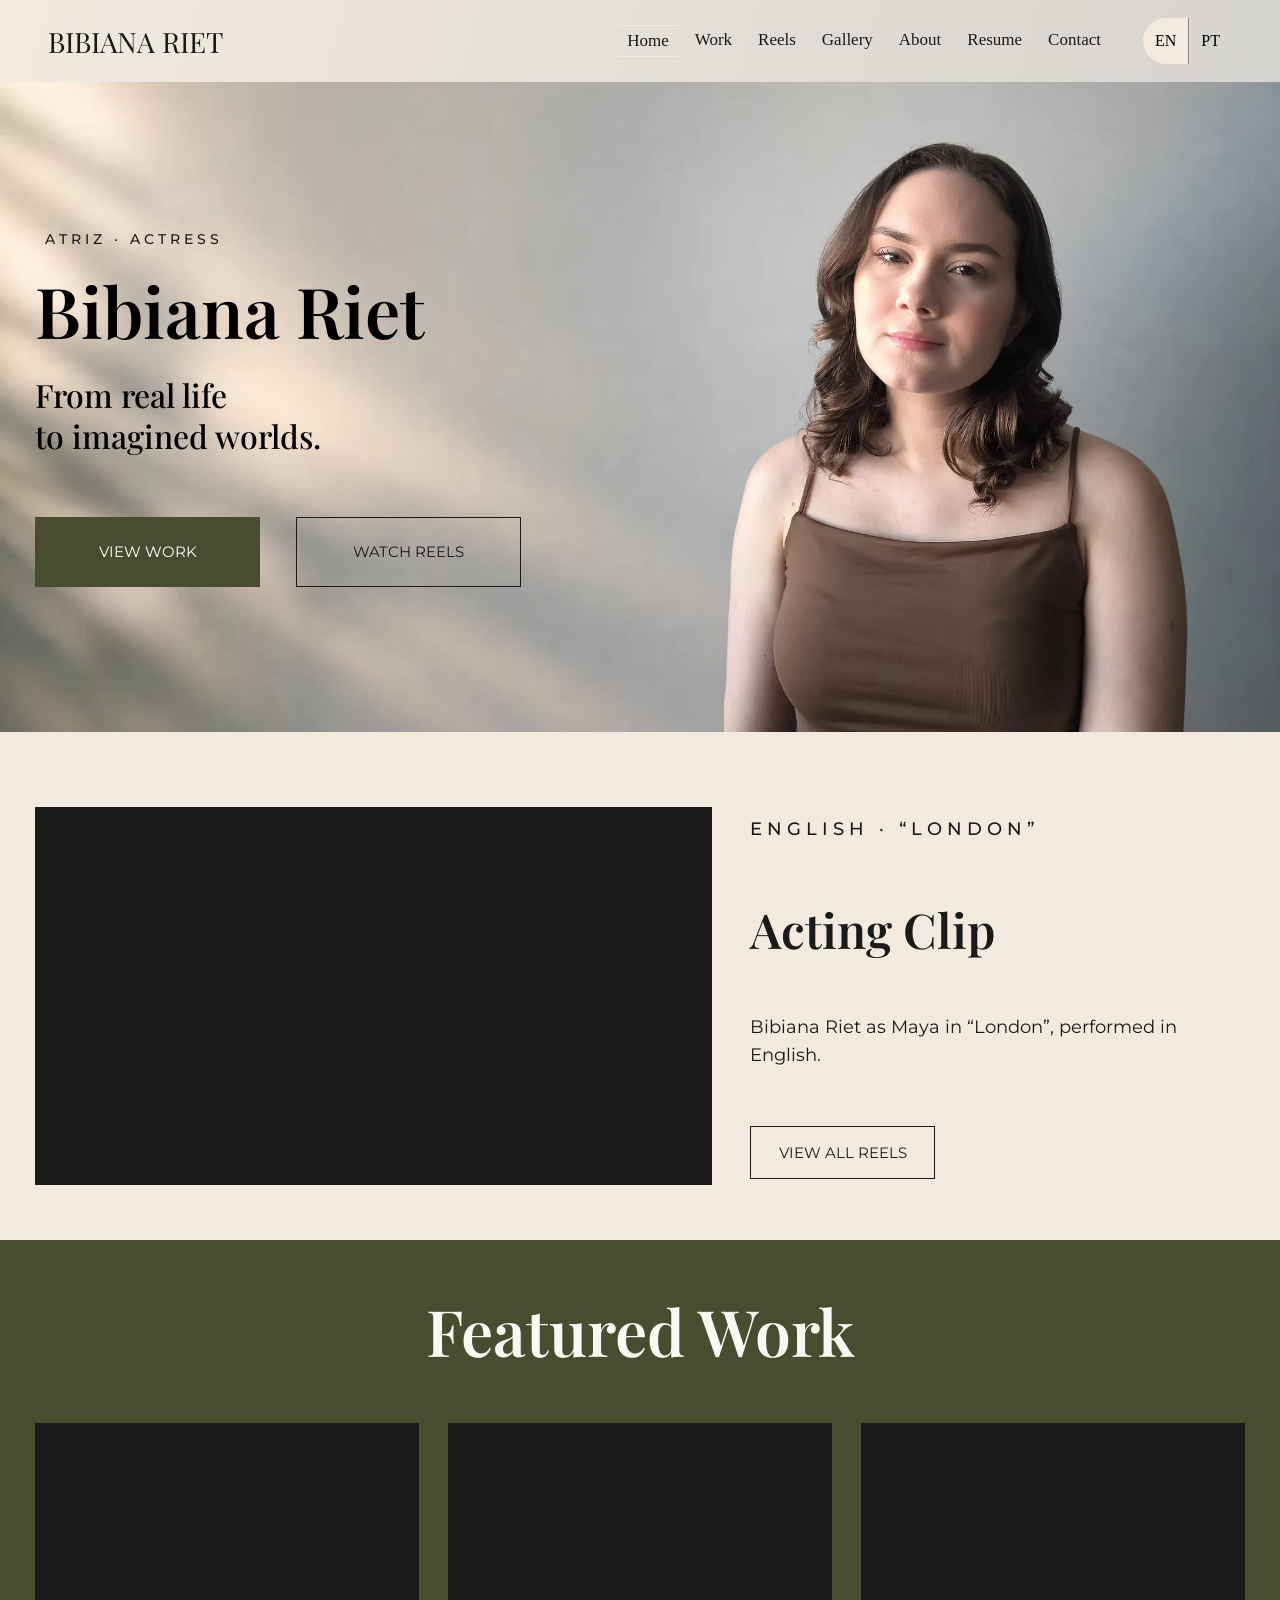
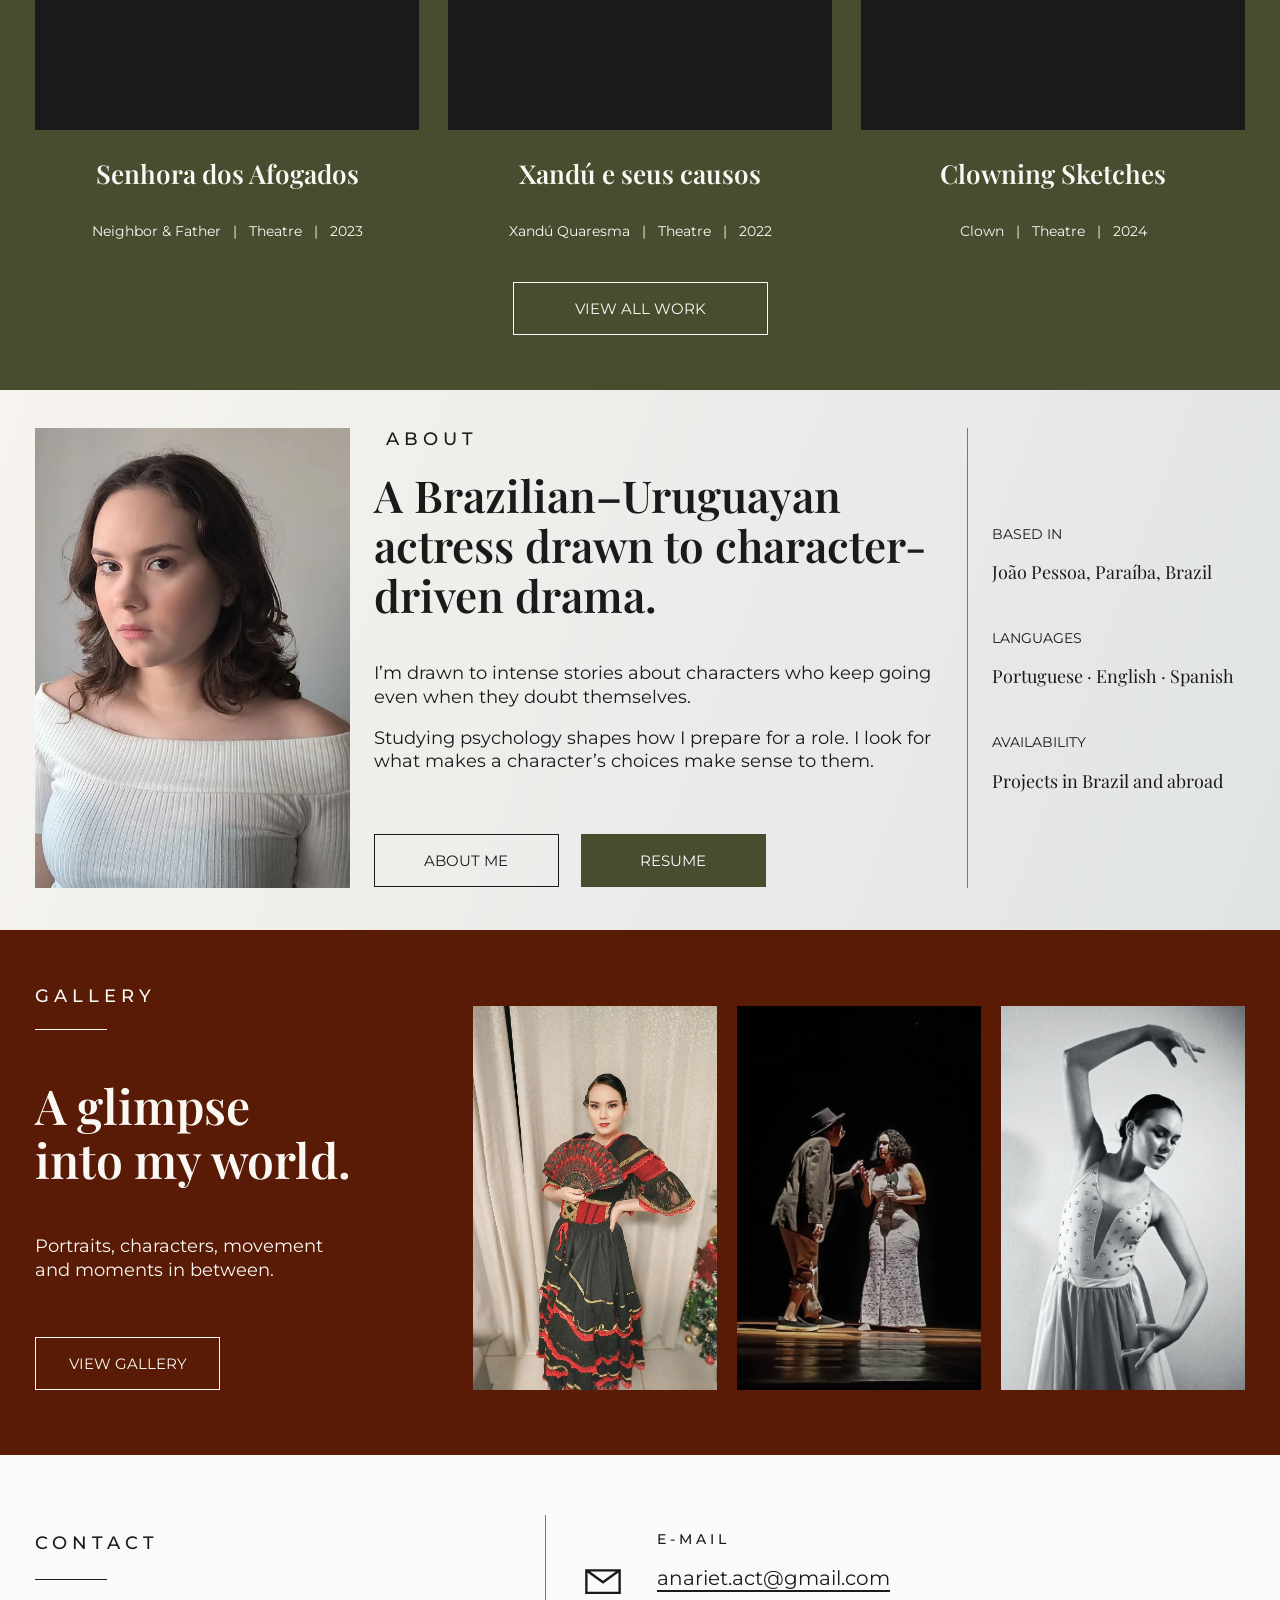
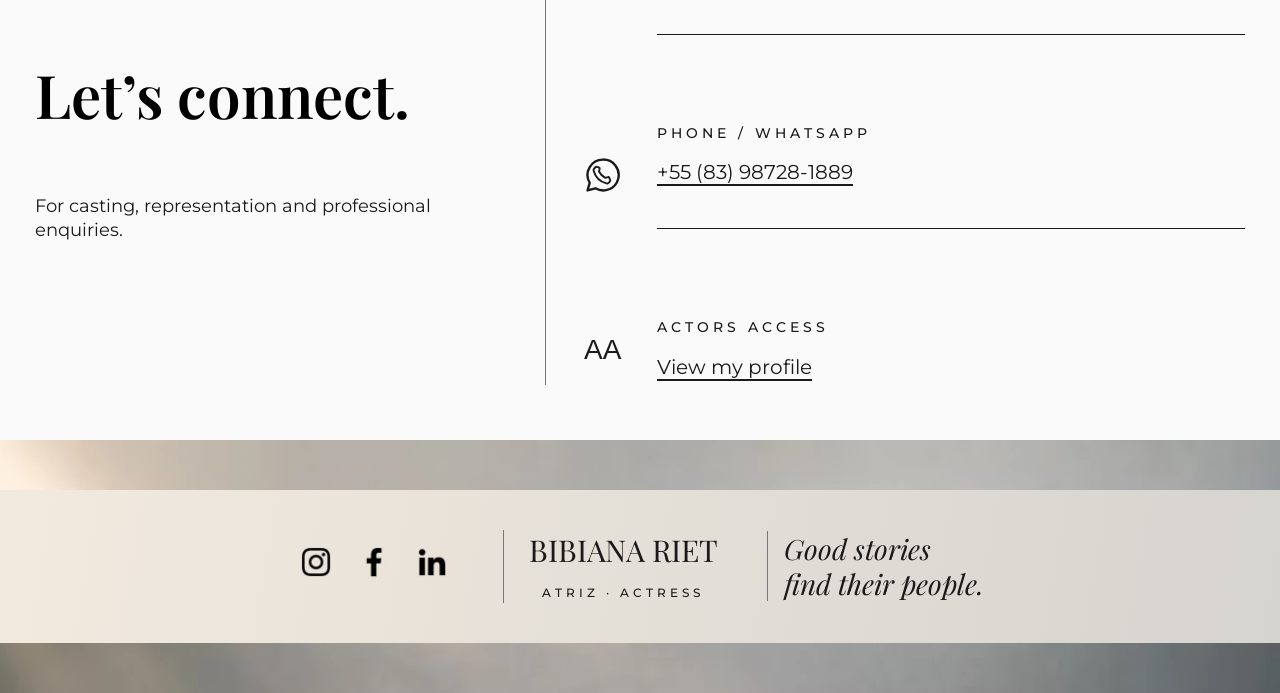
==== commit 39589551: "Align the homepage About section with the full bio" ====
--- a/index.html
+++ b/index.html
@@ -1,2 +1 @@
-<!doctype html><html lang="en"><head><meta charset="utf-8"><meta name="viewport" content="width=device-width,initial-scale=1"><title>Bibiana Riet | Brazilian–Uruguayan Actress</title><meta name="description" content="Official portfolio of Bibiana Riet, a Brazilian–Uruguayan actress performing in English, Portuguese and Spanish. Watch acting clips and explore her work."><link rel="preconnect" href="https://fonts.googleapis.com"><link rel="preconnect" href="https://fonts.gstatic.com" crossorigin><link rel="stylesheet" href="https://fonts.googleapis.com/css2?family=Montserrat:wght@400;500;600&amp;family=Playfair+Display:wght@400;500;600&amp;display=swap"><link rel="stylesheet" href="style.css?v=e2fa0d52a4"><script src="site.js?v=82fa931441" defer></script><link rel="stylesheet" href="home.css?v=0f72b04148"><script src="review-translations.js?v=f9277d6ccd" defer></script><script src="about-copy-translations.js?v=59e5ac5be5" defer></script><script src="home.js?v=367d5119b6" defer></script><link rel="stylesheet" href="home-fixes.css?v=b90174dc97"><link rel="stylesheet" href="scene-carousel.css?v=a96c5d69e5"><!-- sharing-preview --><link rel="canonical" href="https://bibianariet.com/"><meta property="og:type" content="website"><meta property="og:site_name" content="Bibiana Riet"><meta property="og:title" content="Bibiana Riet | Brazilian–Uruguayan Actress"><meta property="og:description" content="Official portfolio of Bibiana Riet, a Brazilian–Uruguayan actress performing in English, Portuguese and Spanish. Watch acting clips and explore her work."><meta property="og:url" content="https://bibianariet.com/"><meta property="og:image" content="https://bibianariet.com/bibiana-riet-share.jpg"><meta property="og:image:type" content="image/jpeg"><meta property="og:image:width" content="1200"><meta property="og:image:height" content="630"><meta property="og:image:alt" content="Bibiana Riet, actress — portrait beside her name on an ivory background."><meta property="og:locale" content="en_US"><meta name="twitter:card" content="summary_large_image"><meta name="twitter:title" content="Bibiana Riet | Brazilian–Uruguayan Actress"><meta name="twitter:description" content="Official portfolio of Bibiana Riet, a Brazilian–Uruguayan actress performing in English, Portuguese and Spanish. Watch acting clips and explore her work."><meta name="twitter:image" content="https://bibianariet.com/bibiana-riet-share.jpg"><meta name="twitter:image:alt" content="Bibiana Riet, actress — editorial portrait and name."><!-- /sharing-preview --><meta name="google-site-verification" content="DSsaeWHZdJ0ylrpg8O87FhoUlidGyMiJM_Qfn0poRlQ"><script src="performance.js?v=715e4272bd" defer></script><noscript><style>iframe[data-video-src]{display:none}</style></noscript><link rel="stylesheet" href="mobile-home.css?v=391ed32325"><link rel="stylesheet" href="about-content.css?v=4020a57dde"></head><body class="home-page"><a class="skip" href="#main">Skip to content</a><header><a class="name" href="index.html">BIBIANA RIET</a><button id="menu" aria-expanded="false" aria-controls="nav">Menu</button><nav id="nav"><a aria-current="page" href="index.html">Home</a><a  href="work.html">Work</a><a  href="reels.html">Reels</a><a  href="gallery.html">Gallery</a><a  href="about.html">About</a><a  href="resume.html">Resume</a><a href="#contact">Contact</a></nav><div class="languages" aria-label="Site language"><button data-lang="en" aria-pressed="true">EN</button><button data-lang="pt" aria-pressed="false">PT</button></div></header><main id="main" tabindex="-1"><section class="hero"><div><p class="eyebrow">ATRIZ · ACTRESS</p><h1>Bibiana Riet</h1><h2>From real life<br>to imagined worlds.</h2><div class="actions"><a class="button primary" href="work.html">View work</a><a class="button " href="reels.html">Watch reels</a></div></div><img class="hero-photo" src="headshot-b.webp" alt="Bibiana Riet, actress" loading="eager" width="792" height="1108" decoding="async" fetchpriority="high"></section><section class="band reel-band"><div class="wrap"><div class="reel-split"><div class="video"><iframe data-video-src="https://www.youtube.com/embed/Pk-Y2ZGk_WU" title="Bibiana Riet — London — Maya (English)" loading="lazy" referrerpolicy="strict-origin-when-cross-origin" allow="accelerometer; autoplay; clipboard-write; encrypted-media; gyroscope; picture-in-picture; web-share" allowfullscreen></iframe><noscript><iframe src="https://www.youtube.com/embed/Pk-Y2ZGk_WU" title="Bibiana Riet — London — Maya (English)" loading="lazy" referrerpolicy="strict-origin-when-cross-origin" allow="accelerometer; autoplay; clipboard-write; encrypted-media; gyroscope; picture-in-picture; web-share" allowfullscreen></iframe></noscript></div><div><p class="eyebrow">ENGLISH · “London”</p><h2>Acting Clip</h2><p class="clip-description">Bibiana Riet as Maya in “London”, performed in English.</p><a class="button " href="reels.html#english-acting">View all reels</a></div></div></div></section><section class="band featured"><div class="wrap"><h2>Featured Work</h2><div class="grid"><article><div class="video"><iframe data-video-src="https://www.youtube.com/embed/ojP13_ikp0w" title="Senhora dos Afogados" loading="lazy" referrerpolicy="strict-origin-when-cross-origin" allow="accelerometer; autoplay; clipboard-write; encrypted-media; gyroscope; picture-in-picture; web-share" allowfullscreen></iframe><noscript><iframe src="https://www.youtube.com/embed/ojP13_ikp0w" title="Senhora dos Afogados" loading="lazy" referrerpolicy="strict-origin-when-cross-origin" allow="accelerometer; autoplay; clipboard-write; encrypted-media; gyroscope; picture-in-picture; web-share" allowfullscreen></iframe></noscript></div><h3>Senhora dos Afogados</h3><p><span>Neighbor & Father</span> &nbsp; | &nbsp; <span>Theatre</span> &nbsp; | &nbsp; 2023</p></article><article><div class="video"><iframe data-video-src="https://www.youtube.com/embed/khLJO8dBtQU" title="Xandú e seus causos" loading="lazy" referrerpolicy="strict-origin-when-cross-origin" allow="accelerometer; autoplay; clipboard-write; encrypted-media; gyroscope; picture-in-picture; web-share" allowfullscreen></iframe><noscript><iframe src="https://www.youtube.com/embed/khLJO8dBtQU" title="Xandú e seus causos" loading="lazy" referrerpolicy="strict-origin-when-cross-origin" allow="accelerometer; autoplay; clipboard-write; encrypted-media; gyroscope; picture-in-picture; web-share" allowfullscreen></iframe></noscript></div><h3>Xandú e seus causos</h3><p><span>Xandú Quaresma</span> &nbsp; | &nbsp; <span>Theatre</span> &nbsp; | &nbsp; 2022</p></article><article><div class="video"><iframe data-video-src="https://www.youtube.com/embed/bTfe6EsAEoQ" title="Clowning Sketches" loading="lazy" referrerpolicy="strict-origin-when-cross-origin" allow="accelerometer; autoplay; clipboard-write; encrypted-media; gyroscope; picture-in-picture; web-share" allowfullscreen></iframe><noscript><iframe src="https://www.youtube.com/embed/bTfe6EsAEoQ" title="Clowning Sketches" loading="lazy" referrerpolicy="strict-origin-when-cross-origin" allow="accelerometer; autoplay; clipboard-write; encrypted-media; gyroscope; picture-in-picture; web-share" allowfullscreen></iframe></noscript></div><h3>Clowning Sketches</h3><p><span>Clown</span> &nbsp; | &nbsp; <span>Theatre</span> &nbsp; | &nbsp; 2024</p></article></div><a class="button " href="work.html">View all work</a></div></section><section class="band about-band"><div class="wrap"><div class="home-about"><img class="" src="headshot-a.webp" alt="Bibiana Riet headshot" loading="lazy" width="528" height="736" decoding="async"><div><p class="eyebrow">ABOUT</p><h2>A Brazilian-Uruguayan actress, drawn to human stories.</h2><p>I'm drawn to the freedom of becoming someone entirely different from myself — exploring unexpected personalities, complex emotions and the contradictions that make us human.</p><p>From comedy to drama and fantasy, I love bringing characters to life and telling stories that make people feel, connect and see the world from a different perspective.</p><div class="actions"><a class="button " href="about.html">About me</a><a class="button primary" href="resume.html">Resume</a></div></div><aside><dl><dt>Based in</dt><dd>João Pessoa, Paraíba, Brazil</dd><dt>Languages</dt><dd>Portuguese · English · Spanish</dd><dt>Availability</dt><dd>Projects in Brazil and abroad</dd></dl></aside></div></div></section><section class="band gallery-band"><div class="wrap"><div class="home-gallery"><div><p class="eyebrow">GALLERY</p><h2>A glimpse<br>into my world.</h2><p>Portraits, characters, movement<br>and moments in between.</p><a class="button " href="gallery.html">View gallery</a></div><div class="gallery-images"><img class="" src="2cdffe703b634ac099d4b40637215169.webp" alt="Spanish Dance — O Lago dos Cisnes" loading="lazy" width="1125" height="1500" decoding="async"><img class="" src="d028df20346e41cfaa79c6bdba4f44af.webp" alt="Senhora dos Afogados" loading="lazy" width="1500" height="846" decoding="async"><img class="" src="home-movement.webp" alt="Bibiana Riet — dance portrait" loading="lazy" width="675" height="1200" decoding="async"></div></div></div></section><section class="contact" id="contact"><div class="wrap home-contact"><div><p class="eyebrow">CONTACT</p><h2>Let’s connect.</h2><p>For casting, representation and professional enquiries.</p></div><div class="contact-details"><div class="contact-row"><svg viewBox="0 0 32 32" aria-hidden="true"><path d="M2 7h28v19H2zM2 7l14 10L30 7" fill="none" stroke="currentColor" stroke-width="2"/></svg><div><p class="eyebrow">E-MAIL</p><a href="mailto:anariet.act@gmail.com">anariet.act@gmail.com</a></div></div><div class="contact-row"><svg viewBox="0 0 32 32" aria-hidden="true" fill="none" stroke="currentColor" stroke-width="2" stroke-linecap="round" stroke-linejoin="round"><path d="M16 3a13 13 0 0 0-11.2 19.6L3 29l6.6-1.8A13 13 0 1 0 16 3Z"/><path d="M11.1 9.2c-.5-.2-1.1-.1-1.5.3l-1 1c-.5.5-.7 1.2-.5 1.9 1.5 5.2 5.5 9.2 10.7 10.7.7.2 1.4 0 1.9-.5l1-1c.4-.4.5-1 .3-1.5l-.7-1.7c-.2-.5-.8-.8-1.3-.6l-2.1.6a12.6 12.6 0 0 1-5.3-5.3l.6-2.1c.2-.5-.1-1.1-.6-1.3Z" stroke-width="1.6"/></svg><div><p class="eyebrow">PHONE / WHATSAPP</p><a href="https://wa.me/5583987281889">+55 (83) 98728-1889</a></div></div><div class="contact-row"><span class="aa">AA</span><div><p class="eyebrow">ACTORS ACCESS</p><a href="https://resumes.actorsaccess.com/bibianariet">View my profile</a></div></div></div></div></section></main><footer><div class="footer-social"><a href="https://instagram.com/bibianariet/" aria-label="Instagram"><img class="" src="instagram.webp" alt="Instagram" loading="lazy" width="78" height="78" decoding="async"></a><a href="https://facebook.com/profile.php?id=61594413833710" aria-label="Facebook"><img class="" src="facebook.webp" alt="Facebook" loading="lazy" width="78" height="78" decoding="async"></a><a href="https://linkedin.com/in/bibianariet" aria-label="LinkedIn"><img class="" src="linkedin.webp" alt="LinkedIn" loading="lazy" width="78" height="78" decoding="async"></a></div><div class="footer-name"><span class="name">BIBIANA RIET</span><p class="eyebrow">ATRIZ · ACTRESS</p></div><p class="footer-quote">Good stories<br>find their people.</p></footer></body></html>
-
+<!doctype html><html lang="en"><head><meta charset="utf-8"><meta name="viewport" content="width=device-width,initial-scale=1"><title>Bibiana Riet | Brazilian–Uruguayan Actress</title><meta name="description" content="Official portfolio of Bibiana Riet, a Brazilian–Uruguayan actress performing in English, Portuguese and Spanish. Watch acting clips and explore her work."><link rel="preconnect" href="https://fonts.googleapis.com"><link rel="preconnect" href="https://fonts.gstatic.com" crossorigin><link rel="stylesheet" href="https://fonts.googleapis.com/css2?family=Montserrat:wght@400;500;600&amp;family=Playfair+Display:wght@400;500;600&amp;display=swap"><link rel="stylesheet" href="style.css?v=e2fa0d52a4"><script src="site.js?v=82fa931441" defer></script><link rel="stylesheet" href="home.css?v=0f72b04148"><script src="review-translations.js?v=f9277d6ccd" defer></script><script src="about-copy-translations.js?v=20261127-home-about" defer></script><script src="home.js?v=367d5119b6" defer></script><link rel="stylesheet" href="home-fixes.css?v=b90174dc97"><link rel="stylesheet" href="scene-carousel.css?v=a96c5d69e5"><!-- sharing-preview --><link rel="canonical" href="https://bibianariet.com/"><meta property="og:type" content="website"><meta property="og:site_name" content="Bibiana Riet"><meta property="og:title" content="Bibiana Riet | Brazilian–Uruguayan Actress"><meta property="og:description" content="Official portfolio of Bibiana Riet, a Brazilian–Uruguayan actress performing in English, Portuguese and Spanish. Watch acting clips and explore her work."><meta property="og:url" content="https://bibianariet.com/"><meta property="og:image" content="https://bibianariet.com/bibiana-riet-share.jpg"><meta property="og:image:type" content="image/jpeg"><meta property="og:image:width" content="1200"><meta property="og:image:height" content="630"><meta property="og:image:alt" content="Bibiana Riet, actress — portrait beside her name on an ivory background."><meta property="og:locale" content="en_US"><meta name="twitter:card" content="summary_large_image"><meta name="twitter:title" content="Bibiana Riet | Brazilian–Uruguayan Actress"><meta name="twitter:description" content="Official portfolio of Bibiana Riet, a Brazilian–Uruguayan actress performing in English, Portuguese and Spanish. Watch acting clips and explore her work."><meta name="twitter:image" content="https://bibianariet.com/bibiana-riet-share.jpg"><meta name="twitter:image:alt" content="Bibiana Riet, actress — editorial portrait and name."><!-- /sharing-preview --><meta name="google-site-verification" content="DSsaeWHZdJ0ylrpg8O87FhoUlidGyMiJM_Qfn0poRlQ"><script src="performance.js?v=715e4272bd" defer></script><noscript><style>iframe[data-video-src]{display:none}</style></noscript><link rel="stylesheet" href="mobile-home.css?v=391ed32325"><link rel="stylesheet" href="about-content.css?v=4020a57dde"></head><body class="home-page"><a class="skip" href="#main">Skip to content</a><header><a class="name" href="index.html">BIBIANA RIET</a><button id="menu" aria-expanded="false" aria-controls="nav">Menu</button><nav id="nav"><a aria-current="page" href="index.html">Home</a><a  href="work.html">Work</a><a  href="reels.html">Reels</a><a  href="gallery.html">Gallery</a><a  href="about.html">About</a><a  href="resume.html">Resume</a><a href="#contact">Contact</a></nav><div class="languages" aria-label="Site language"><button data-lang="en" aria-pressed="true">EN</button><button data-lang="pt" aria-pressed="false">PT</button></div></header><main id="main" tabindex="-1"><section class="hero"><div><p class="eyebrow">ATRIZ · ACTRESS</p><h1>Bibiana Riet</h1><h2>From real life<br>to imagined worlds.</h2><div class="actions"><a class="button primary" href="work.html">View work</a><a class="button " href="reels.html">Watch reels</a></div></div><img class="hero-photo" src="headshot-b.webp" alt="Bibiana Riet, actress" loading="eager" width="792" height="1108" decoding="async" fetchpriority="high"></section><section class="band reel-band"><div class="wrap"><div class="reel-split"><div class="video"><iframe data-video-src="https://www.youtube.com/embed/Pk-Y2ZGk_WU" title="Bibiana Riet — London — Maya (English)" loading="lazy" referrerpolicy="strict-origin-when-cross-origin" allow="accelerometer; autoplay; clipboard-write; encrypted-media; gyroscope; picture-in-picture; web-share" allowfullscreen></iframe><noscript><iframe src="https://www.youtube.com/embed/Pk-Y2ZGk_WU" title="Bibiana Riet — London — Maya (English)" loading="lazy" referrerpolicy="strict-origin-when-cross-origin" allow="accelerometer; autoplay; clipboard-write; encrypted-media; gyroscope; picture-in-picture; web-share" allowfullscreen></iframe></noscript></div><div><p class="eyebrow">ENGLISH · “London”</p><h2>Acting Clip</h2><p class="clip-description">Bibiana Riet as Maya in “London”, performed in English.</p><a class="button " href="reels.html#english-acting">View all reels</a></div></div></div></section><section class="band featured"><div class="wrap"><h2>Featured Work</h2><div class="grid"><article><div class="video"><iframe data-video-src="https://www.youtube.com/embed/ojP13_ikp0w" title="Senhora dos Afogados" loading="lazy" referrerpolicy="strict-origin-when-cross-origin" allow="accelerometer; autoplay; clipboard-write; encrypted-media; gyroscope; picture-in-picture; web-share" allowfullscreen></iframe><noscript><iframe src="https://www.youtube.com/embed/ojP13_ikp0w" title="Senhora dos Afogados" loading="lazy" referrerpolicy="strict-origin-when-cross-origin" allow="accelerometer; autoplay; clipboard-write; encrypted-media; gyroscope; picture-in-picture; web-share" allowfullscreen></iframe></noscript></div><h3>Senhora dos Afogados</h3><p><span>Neighbor & Father</span> &nbsp; | &nbsp; <span>Theatre</span> &nbsp; | &nbsp; 2023</p></article><article><div class="video"><iframe data-video-src="https://www.youtube.com/embed/khLJO8dBtQU" title="Xandú e seus causos" loading="lazy" referrerpolicy="strict-origin-when-cross-origin" allow="accelerometer; autoplay; clipboard-write; encrypted-media; gyroscope; picture-in-picture; web-share" allowfullscreen></iframe><noscript><iframe src="https://www.youtube.com/embed/khLJO8dBtQU" title="Xandú e seus causos" loading="lazy" referrerpolicy="strict-origin-when-cross-origin" allow="accelerometer; autoplay; clipboard-write; encrypted-media; gyroscope; picture-in-picture; web-share" allowfullscreen></iframe></noscript></div><h3>Xandú e seus causos</h3><p><span>Xandú Quaresma</span> &nbsp; | &nbsp; <span>Theatre</span> &nbsp; | &nbsp; 2022</p></article><article><div class="video"><iframe data-video-src="https://www.youtube.com/embed/bTfe6EsAEoQ" title="Clowning Sketches" loading="lazy" referrerpolicy="strict-origin-when-cross-origin" allow="accelerometer; autoplay; clipboard-write; encrypted-media; gyroscope; picture-in-picture; web-share" allowfullscreen></iframe><noscript><iframe src="https://www.youtube.com/embed/bTfe6EsAEoQ" title="Clowning Sketches" loading="lazy" referrerpolicy="strict-origin-when-cross-origin" allow="accelerometer; autoplay; clipboard-write; encrypted-media; gyroscope; picture-in-picture; web-share" allowfullscreen></iframe></noscript></div><h3>Clowning Sketches</h3><p><span>Clown</span> &nbsp; | &nbsp; <span>Theatre</span> &nbsp; | &nbsp; 2024</p></article></div><a class="button " href="work.html">View all work</a></div></section><section class="band about-band"><div class="wrap"><div class="home-about"><img class="" src="headshot-a.webp" alt="Bibiana Riet headshot" loading="lazy" width="528" height="736" decoding="async"><div><p class="eyebrow">ABOUT</p><h2>A Brazilian–Uruguayan actress drawn to character-driven drama.</h2><p>I’m drawn to intense stories about characters who keep going even when they doubt themselves.</p><p>Studying psychology shapes how I prepare for a role. I look for what makes a character’s choices make sense to them.</p><div class="actions"><a class="button " href="about.html">About me</a><a class="button primary" href="resume.html">Resume</a></div></div><aside><dl><dt>Based in</dt><dd>João Pessoa, Paraíba, Brazil</dd><dt>Languages</dt><dd>Portuguese · English · Spanish</dd><dt>Availability</dt><dd>Projects in Brazil and abroad</dd></dl></aside></div></div></section><section class="band gallery-band"><div class="wrap"><div class="home-gallery"><div><p class="eyebrow">GALLERY</p><h2>A glimpse<br>into my world.</h2><p>Portraits, characters, movement<br>and moments in between.</p><a class="button " href="gallery.html">View gallery</a></div><div class="gallery-images"><img class="" src="2cdffe703b634ac099d4b40637215169.webp" alt="Spanish Dance — O Lago dos Cisnes" loading="lazy" width="1125" height="1500" decoding="async"><img class="" src="d028df20346e41cfaa79c6bdba4f44af.webp" alt="Senhora dos Afogados" loading="lazy" width="1500" height="846" decoding="async"><img class="" src="home-movement.webp" alt="Bibiana Riet — dance portrait" loading="lazy" width="675" height="1200" decoding="async"></div></div></div></section><section class="contact" id="contact"><div class="wrap home-contact"><div><p class="eyebrow">CONTACT</p><h2>Let’s connect.</h2><p>For casting, representation and professional enquiries.</p></div><div class="contact-details"><div class="contact-row"><svg viewBox="0 0 32 32" aria-hidden="true"><path d="M2 7h28v19H2zM2 7l14 10L30 7" fill="none" stroke="currentColor" stroke-width="2"/></svg><div><p class="eyebrow">E-MAIL</p><a href="mailto:anariet.act@gmail.com">anariet.act@gmail.com</a></div></div><div class="contact-row"><svg viewBox="0 0 32 32" aria-hidden="true" fill="none" stroke="currentColor" stroke-width="2" stroke-linecap="round" stroke-linejoin="round"><path d="M16 3a13 13 0 0 0-11.2 19.6L3 29l6.6-1.8A13 13 0 1 0 16 3Z"/><path d="M11.1 9.2c-.5-.2-1.1-.1-1.5.3l-1 1c-.5.5-.7 1.2-.5 1.9 1.5 5.2 5.5 9.2 10.7 10.7.7.2 1.4 0 1.9-.5l1-1c.4-.4.5-1 .3-1.5l-.7-1.7c-.2-.5-.8-.8-1.3-.6l-2.1.6a12.6 12.6 0 0 1-5.3-5.3l.6-2.1c.2-.5-.1-1.1-.6-1.3Z" stroke-width="1.6"/></svg><div><p class="eyebrow">PHONE / WHATSAPP</p><a href="https://wa.me/5583987281889">+55 (83) 98728-1889</a></div></div><div class="contact-row"><span class="aa">AA</span><div><p class="eyebrow">ACTORS ACCESS</p><a href="https://resumes.actorsaccess.com/bibianariet">View my profile</a></div></div></div></div></section></main><footer><div class="footer-social"><a href="https://instagram.com/bibianariet/" aria-label="Instagram"><img class="" src="instagram.webp" alt="Instagram" loading="lazy" width="78" height="78" decoding="async"></a><a href="https://facebook.com/profile.php?id=61594413833710" aria-label="Facebook"><img class="" src="facebook.webp" alt="Facebook" loading="lazy" width="78" height="78" decoding="async"></a><a href="https://linkedin.com/in/bibianariet" aria-label="LinkedIn"><img class="" src="linkedin.webp" alt="LinkedIn" loading="lazy" width="78" height="78" decoding="async"></a></div><div class="footer-name"><span class="name">BIBIANA RIET</span><p class="eyebrow">ATRIZ · ACTRESS</p></div><p class="footer-quote">Good stories<br>find their people.</p></footer></body></html>
--- a/about-content.css
+++ b/about-content.css
@@ -1,2 +1,20 @@
 /* Paragraph spacing for the approved expanded Home About copy. */
 body.home-page .home-about>div>p:not(.eyebrow)+p{margin-top:16px}
+
+.about-offstage {
+  background: #f0e9df;
+  padding: clamp(36px, 6vw, 72px) 0;
+}
+.about-offstage h2 {
+  font-size: clamp(36px, 5vw, 54px);
+}
+.about-offstage p {
+  font-family: 'Playfair Display', serif;
+  font-size: clamp(18px, 2vw, 22px);
+  line-height: 1.5;
+  max-width: 42rem;
+  margin: 0 0 1em;
+}
+.about-offstage p:last-child {
+  margin-bottom: 0;
+}
